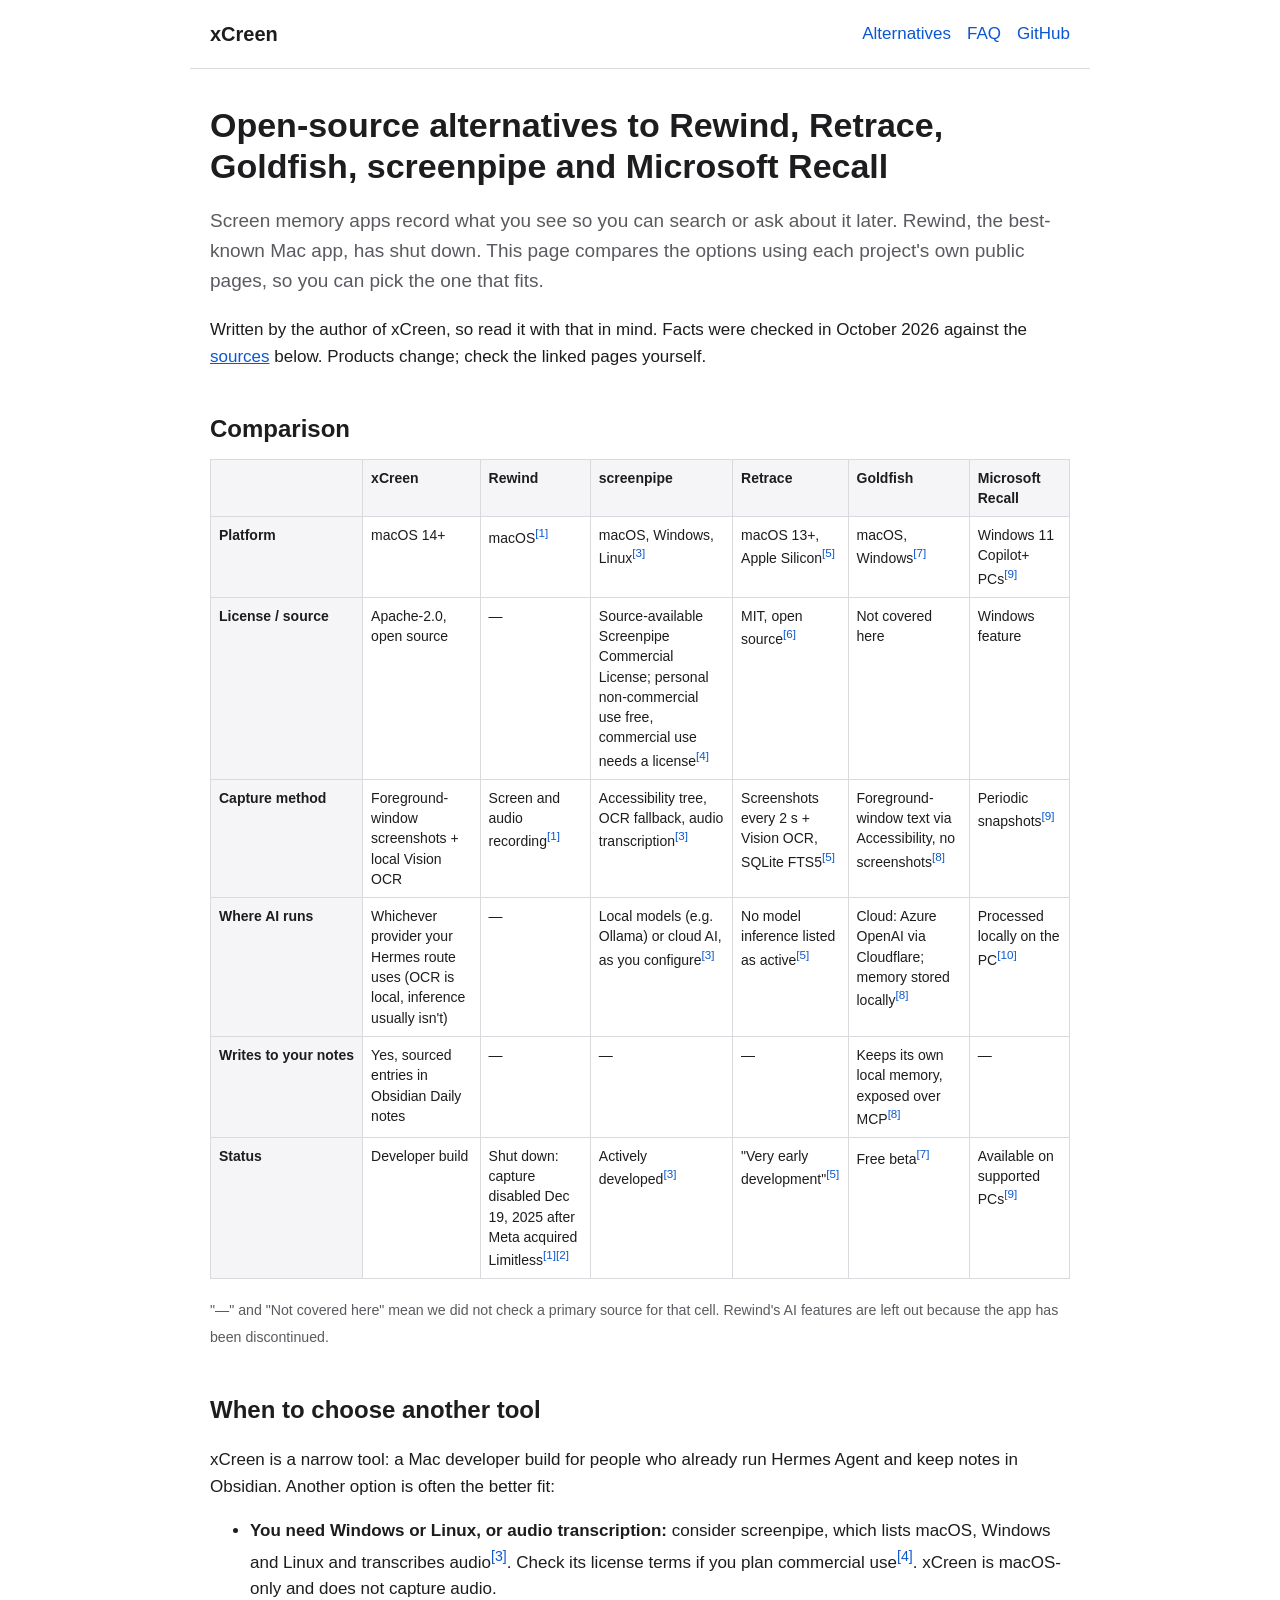
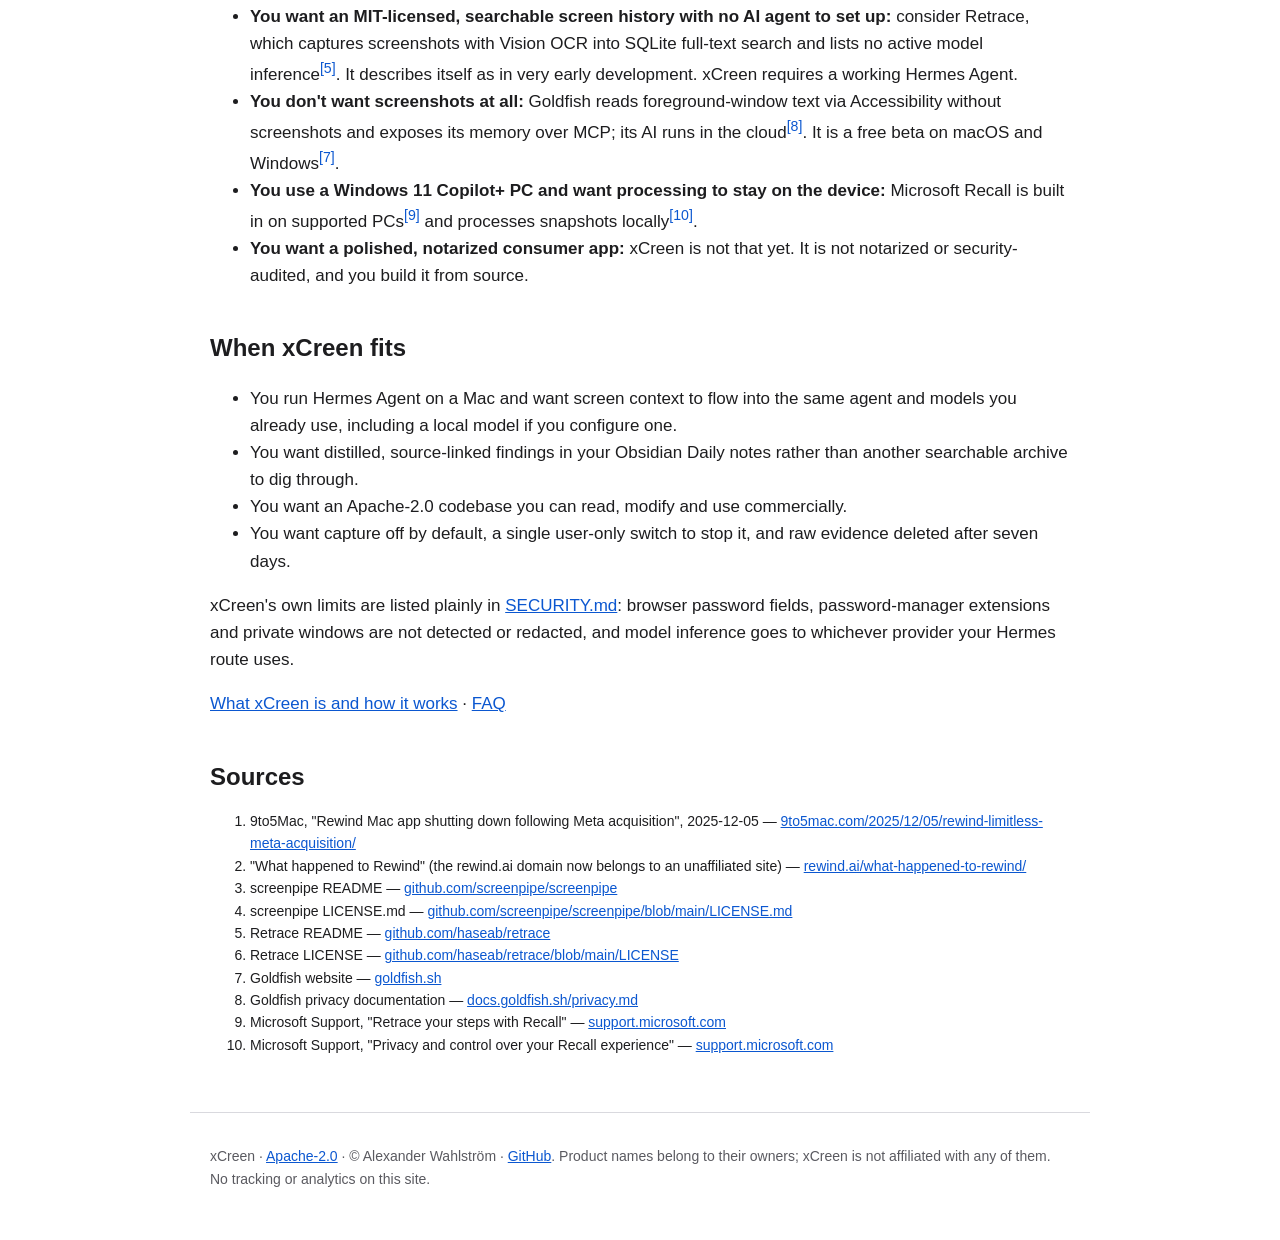
==== site/alternatives/index.html @ af798907 "feat(site): add static Pages site, sourced alternatives, FAQ and llms.txt" ====
<!doctype html>
<html lang="en">
<head>
<meta charset="utf-8">
<meta name="viewport" content="width=device-width,initial-scale=1">
<title>Open-source alternatives to Rewind, Retrace, Goldfish, screenpipe and Microsoft Recall — xCreen</title>
<meta name="description" content="Sourced comparison of screen memory apps: xCreen, Rewind (shut down), screenpipe, Retrace, Goldfish and Microsoft Recall, and when to choose each.">
<link rel="canonical" href="https://al-ex-w.github.io/xCreen/alternatives/">
<link rel="icon" href="../favicon.svg" type="image/svg+xml">
<link rel="stylesheet" href="../style.css">
<meta property="og:type" content="article">
<meta property="og:site_name" content="xCreen">
<meta property="og:title" content="Open-source alternatives to Rewind, Retrace, Goldfish, screenpipe and Microsoft Recall">
<meta property="og:description" content="Sourced comparison of screen memory apps, with honest advice on when to choose another tool.">
<meta property="og:url" content="https://al-ex-w.github.io/xCreen/alternatives/">
<meta property="og:image" content="https://al-ex-w.github.io/xCreen/assets/social-preview.png">
<meta property="og:image:width" content="1280">
<meta property="og:image:height" content="640">
<meta property="og:image:alt" content="xCreen: open-source screen memory for macOS">
<meta name="twitter:card" content="summary_large_image">
<meta name="twitter:title" content="Open-source alternatives to Rewind, Retrace, Goldfish, screenpipe and Microsoft Recall">
<meta name="twitter:description" content="Sourced comparison of screen memory apps, with honest advice on when to choose another tool.">
<meta name="twitter:image" content="https://al-ex-w.github.io/xCreen/assets/social-preview.png">
<script type="application/ld+json">
{
  "@context": "https://schema.org",
  "@graph": [
    {
      "@type": "Article",
      "@id": "https://al-ex-w.github.io/xCreen/alternatives/#article",
      "headline": "Open-source alternatives to Rewind, Retrace, Goldfish, screenpipe and Microsoft Recall",
      "description": "A sourced comparison of screen memory apps and when to choose each one.",
      "url": "https://al-ex-w.github.io/xCreen/alternatives/",
      "mainEntityOfPage": "https://al-ex-w.github.io/xCreen/alternatives/",
      "datePublished": "2026-10-17",
      "dateModified": "2026-10-17",
      "inLanguage": "en",
      "image": "https://al-ex-w.github.io/xCreen/assets/social-preview.png",
      "author": {"@type": "Person", "name": "Alexander Wahlström", "url": "https://github.com/Al-ex-W"},
      "about": {"@id": "https://al-ex-w.github.io/xCreen/alternatives/#list"},
      "citation": [
        "https://9to5mac.com/2025/12/05/rewind-limitless-meta-acquisition/",
        "https://rewind.ai/what-happened-to-rewind/",
        "https://github.com/screenpipe/screenpipe",
        "https://github.com/screenpipe/screenpipe/blob/main/LICENSE.md",
        "https://github.com/haseab/retrace",
        "https://github.com/haseab/retrace/blob/main/LICENSE",
        "https://goldfish.sh",
        "https://docs.goldfish.sh/privacy.md",
        "https://support.microsoft.com/en-us/windows/retrace-your-steps-with-recall-aa03f8a0-a78b-4b3e-b0a1-2eb8ac48701c",
        "https://support.microsoft.com/en-us/windows/privacy-and-control-over-your-recall-experience-d404f672-7647-41e5-886c-a3c59680af15"
      ]
    },
    {
      "@type": "ItemList",
      "@id": "https://al-ex-w.github.io/xCreen/alternatives/#list",
      "name": "Screen memory apps compared",
      "numberOfItems": 6,
      "itemListElement": [
        {"@type": "ListItem", "position": 1, "name": "xCreen", "url": "https://github.com/Al-ex-W/xCreen"},
        {"@type": "ListItem", "position": 2, "name": "screenpipe", "url": "https://github.com/screenpipe/screenpipe"},
        {"@type": "ListItem", "position": 3, "name": "Retrace", "url": "https://github.com/haseab/retrace"},
        {"@type": "ListItem", "position": 4, "name": "Goldfish", "url": "https://goldfish.sh"},
        {"@type": "ListItem", "position": 5, "name": "Microsoft Recall", "url": "https://support.microsoft.com/en-us/windows/retrace-your-steps-with-recall-aa03f8a0-a78b-4b3e-b0a1-2eb8ac48701c"},
        {"@type": "ListItem", "position": 6, "name": "Rewind (discontinued)", "url": "https://9to5mac.com/2025/12/05/rewind-limitless-meta-acquisition/"}
      ]
    }
  ]
}
</script>
</head>
<body>
<header>
  <a class="brand" href="../">xCreen</a>
  <nav><a href="./">Alternatives</a><a href="../faq/">FAQ</a><a href="https://github.com/Al-ex-W/xCreen">GitHub</a></nav>
</header>
<main>
<h1>Open-source alternatives to Rewind, Retrace, Goldfish, screenpipe and Microsoft Recall</h1>
<p class="lead">Screen memory apps record what you see so you can search or ask about it later. Rewind, the best-known Mac app, has shut down. This page compares the options using each project's own public pages, so you can pick the one that fits.</p>
<p>Written by the author of xCreen, so read it with that in mind. Facts were checked in October 2026 against the <a href="#sources">sources</a> below. Products change; check the linked pages yourself.</p>

<h2 id="comparison">Comparison</h2>
<div class="table-wrap">
<table>
<thead>
<tr><th scope="col"></th><th scope="col">xCreen</th><th scope="col">Rewind</th><th scope="col">screenpipe</th><th scope="col">Retrace</th><th scope="col">Goldfish</th><th scope="col">Microsoft Recall</th></tr>
</thead>
<tbody>
<tr><th scope="row">Platform</th><td>macOS 14+</td><td>macOS<sup><a href="#rw1">[1]</a></sup></td><td>macOS, Windows, Linux<sup><a href="#sp1">[3]</a></sup></td><td>macOS 13+, Apple Silicon<sup><a href="#rt1">[5]</a></sup></td><td>macOS, Windows<sup><a href="#gf1">[7]</a></sup></td><td>Windows 11 Copilot+ PCs<sup><a href="#ms1">[9]</a></sup></td></tr>
<tr><th scope="row">License / source</th><td>Apache-2.0, open source</td><td>—</td><td>Source-available Screenpipe Commercial License; personal non-commercial use free, commercial use needs a license<sup><a href="#sp2">[4]</a></sup></td><td>MIT, open source<sup><a href="#rt2">[6]</a></sup></td><td>Not covered here</td><td>Windows feature</td></tr>
<tr><th scope="row">Capture method</th><td>Foreground-window screenshots + local Vision OCR</td><td>Screen and audio recording<sup><a href="#rw1">[1]</a></sup></td><td>Accessibility tree, OCR fallback, audio transcription<sup><a href="#sp1">[3]</a></sup></td><td>Screenshots every 2 s + Vision OCR, SQLite FTS5<sup><a href="#rt1">[5]</a></sup></td><td>Foreground-window text via Accessibility, no screenshots<sup><a href="#gf2">[8]</a></sup></td><td>Periodic snapshots<sup><a href="#ms1">[9]</a></sup></td></tr>
<tr><th scope="row">Where AI runs</th><td>Whichever provider your Hermes route uses (OCR is local, inference usually isn't)</td><td>—</td><td>Local models (e.g. Ollama) or cloud AI, as you configure<sup><a href="#sp1">[3]</a></sup></td><td>No model inference listed as active<sup><a href="#rt1">[5]</a></sup></td><td>Cloud: Azure OpenAI via Cloudflare; memory stored locally<sup><a href="#gf2">[8]</a></sup></td><td>Processed locally on the PC<sup><a href="#ms2">[10]</a></sup></td></tr>
<tr><th scope="row">Writes to your notes</th><td>Yes, sourced entries in Obsidian Daily notes</td><td>—</td><td>—</td><td>—</td><td>Keeps its own local memory, exposed over MCP<sup><a href="#gf2">[8]</a></sup></td><td>—</td></tr>
<tr><th scope="row">Status</th><td>Developer build</td><td>Shut down: capture disabled Dec 19, 2025 after Meta acquired Limitless<sup><a href="#rw1">[1]</a><a href="#rw2">[2]</a></sup></td><td>Actively developed<sup><a href="#sp1">[3]</a></sup></td><td>"Very early development"<sup><a href="#rt1">[5]</a></sup></td><td>Free beta<sup><a href="#gf1">[7]</a></sup></td><td>Available on supported PCs<sup><a href="#ms1">[9]</a></sup></td></tr>
</tbody>
</table>
</div>
<p><small>"—" and "Not covered here" mean we did not check a primary source for that cell. Rewind's AI features are left out because the app has been discontinued.</small></p>

<h2 id="when-to-choose-another-tool">When to choose another tool</h2>
<p>xCreen is a narrow tool: a Mac developer build for people who already run Hermes Agent and keep notes in Obsidian. Another option is often the better fit:</p>
<ul>
  <li><strong>You need Windows or Linux, or audio transcription:</strong> consider screenpipe, which lists macOS, Windows and Linux and transcribes audio<sup><a href="#sp1">[3]</a></sup>. Check its license terms if you plan commercial use<sup><a href="#sp2">[4]</a></sup>. xCreen is macOS-only and does not capture audio.</li>
  <li><strong>You want an MIT-licensed, searchable screen history with no AI agent to set up:</strong> consider Retrace, which captures screenshots with Vision OCR into SQLite full-text search and lists no active model inference<sup><a href="#rt1">[5]</a></sup>. It describes itself as in very early development. xCreen requires a working Hermes Agent.</li>
  <li><strong>You don't want screenshots at all:</strong> Goldfish reads foreground-window text via Accessibility without screenshots and exposes its memory over MCP; its AI runs in the cloud<sup><a href="#gf2">[8]</a></sup>. It is a free beta on macOS and Windows<sup><a href="#gf1">[7]</a></sup>.</li>
  <li><strong>You use a Windows 11 Copilot+ PC and want processing to stay on the device:</strong> Microsoft Recall is built in on supported PCs<sup><a href="#ms1">[9]</a></sup> and processes snapshots locally<sup><a href="#ms2">[10]</a></sup>.</li>
  <li><strong>You want a polished, notarized consumer app:</strong> xCreen is not that yet. It is not notarized or security-audited, and you build it from source.</li>
</ul>

<h2 id="when-xcreen-fits">When xCreen fits</h2>
<ul>
  <li>You run Hermes Agent on a Mac and want screen context to flow into the same agent and models you already use, including a local model if you configure one.</li>
  <li>You want distilled, source-linked findings in your Obsidian Daily notes rather than another searchable archive to dig through.</li>
  <li>You want an Apache-2.0 codebase you can read, modify and use commercially.</li>
  <li>You want capture off by default, a single user-only switch to stop it, and raw evidence deleted after seven days.</li>
</ul>
<p>xCreen's own limits are listed plainly in <a href="https://github.com/Al-ex-W/xCreen/blob/main/SECURITY.md">SECURITY.md</a>: browser password fields, password-manager extensions and private windows are not detected or redacted, and model inference goes to whichever provider your Hermes route uses.</p>
<p><a href="../">What xCreen is and how it works</a> · <a href="../faq/">FAQ</a></p>

<h2 id="sources">Sources</h2>
<ol class="sources">
  <li id="rw1">9to5Mac, "Rewind Mac app shutting down following Meta acquisition", 2025-12-05 — <a href="https://9to5mac.com/2025/12/05/rewind-limitless-meta-acquisition/">9to5mac.com/2025/12/05/rewind-limitless-meta-acquisition/</a></li>
  <li id="rw2">"What happened to Rewind" (the rewind.ai domain now belongs to an unaffiliated site) — <a href="https://rewind.ai/what-happened-to-rewind/">rewind.ai/what-happened-to-rewind/</a></li>
  <li id="sp1">screenpipe README — <a href="https://github.com/screenpipe/screenpipe">github.com/screenpipe/screenpipe</a></li>
  <li id="sp2">screenpipe LICENSE.md — <a href="https://github.com/screenpipe/screenpipe/blob/main/LICENSE.md">github.com/screenpipe/screenpipe/blob/main/LICENSE.md</a></li>
  <li id="rt1">Retrace README — <a href="https://github.com/haseab/retrace">github.com/haseab/retrace</a></li>
  <li id="rt2">Retrace LICENSE — <a href="https://github.com/haseab/retrace/blob/main/LICENSE">github.com/haseab/retrace/blob/main/LICENSE</a></li>
  <li id="gf1">Goldfish website — <a href="https://goldfish.sh">goldfish.sh</a></li>
  <li id="gf2">Goldfish privacy documentation — <a href="https://docs.goldfish.sh/privacy.md">docs.goldfish.sh/privacy.md</a></li>
  <li id="ms1">Microsoft Support, "Retrace your steps with Recall" — <a href="https://support.microsoft.com/en-us/windows/retrace-your-steps-with-recall-aa03f8a0-a78b-4b3e-b0a1-2eb8ac48701c">support.microsoft.com</a></li>
  <li id="ms2">Microsoft Support, "Privacy and control over your Recall experience" — <a href="https://support.microsoft.com/en-us/windows/privacy-and-control-over-your-recall-experience-d404f672-7647-41e5-886c-a3c59680af15">support.microsoft.com</a></li>
</ol>
</main>
<footer>
  <p>xCreen · <a href="https://github.com/Al-ex-W/xCreen/blob/main/LICENSE">Apache-2.0</a> · © Alexander Wahlström · <a href="https://github.com/Al-ex-W/xCreen">GitHub</a>. Product names belong to their owners; xCreen is not affiliated with any of them. No tracking or analytics on this site.</p>
</footer>
</body>
</html>
---- site/style.css ----
:root{--fg:#1d1d1f;--muted:#5a5a60;--bg:#fff;--alt:#f5f5f7;--line:#d9d9de;--link:#0b57d0;--warn:#fff6e0}
@media (prefers-color-scheme:dark){:root{--fg:#ececf0;--muted:#a3a3ab;--bg:#121214;--alt:#1c1c1f;--line:#34343a;--link:#8ab4ff;--warn:#2b2414}}
*{box-sizing:border-box}
html{-webkit-text-size-adjust:100%}
body{margin:0;font:17px/1.6 -apple-system,BlinkMacSystemFont,"Segoe UI",Roboto,Helvetica,Arial,sans-serif;color:var(--fg);background:var(--bg)}
a{color:var(--link)}
header,main,footer{max-width:900px;margin:0 auto;padding:0 20px}
header{display:flex;flex-wrap:wrap;gap:8px 20px;align-items:center;padding-top:18px;padding-bottom:18px;border-bottom:1px solid var(--line)}
header .brand{font-weight:700;font-size:20px;text-decoration:none;color:var(--fg);margin-right:auto}
header nav a{margin-left:16px;text-decoration:none}
h1{font-size:34px;line-height:1.2;margin:36px 0 12px}
h2{font-size:24px;margin:40px 0 10px}
h3{font-size:19px;margin:24px 0 6px}
.lead{font-size:19px;color:var(--muted)}
.hero{display:grid;grid-template-columns:1fr 260px;gap:32px;align-items:start}
.hero img{width:100%;height:auto;border-radius:12px;border:1px solid var(--line)}
@media (max-width:720px){.hero{grid-template-columns:1fr}.hero img{max-width:300px}}
.note{background:var(--warn);border:1px solid var(--line);border-radius:8px;padding:10px 14px}
.cta a{display:inline-block;margin:6px 10px 6px 0;padding:8px 14px;border:1px solid var(--line);border-radius:8px;text-decoration:none;background:var(--alt)}
pre{background:var(--alt);border:1px solid var(--line);border-radius:8px;padding:12px 14px;overflow-x:auto;font-size:14px;line-height:1.5}
code{font-family:ui-monospace,SFMono-Regular,Menlo,monospace;font-size:.9em}
.table-wrap{overflow-x:auto}
table{border-collapse:collapse;width:100%;font-size:14px;line-height:1.45}
th,td{border:1px solid var(--line);padding:8px;text-align:left;vertical-align:top}
thead th{background:var(--alt)}
tbody th{background:var(--alt);white-space:nowrap}
sup a{text-decoration:none}
small,.muted{color:var(--muted)}
ol.sources{font-size:14px;word-break:break-word}
footer{margin-top:56px;padding-top:18px;padding-bottom:36px;border-top:1px solid var(--line);font-size:14px;color:var(--muted)}
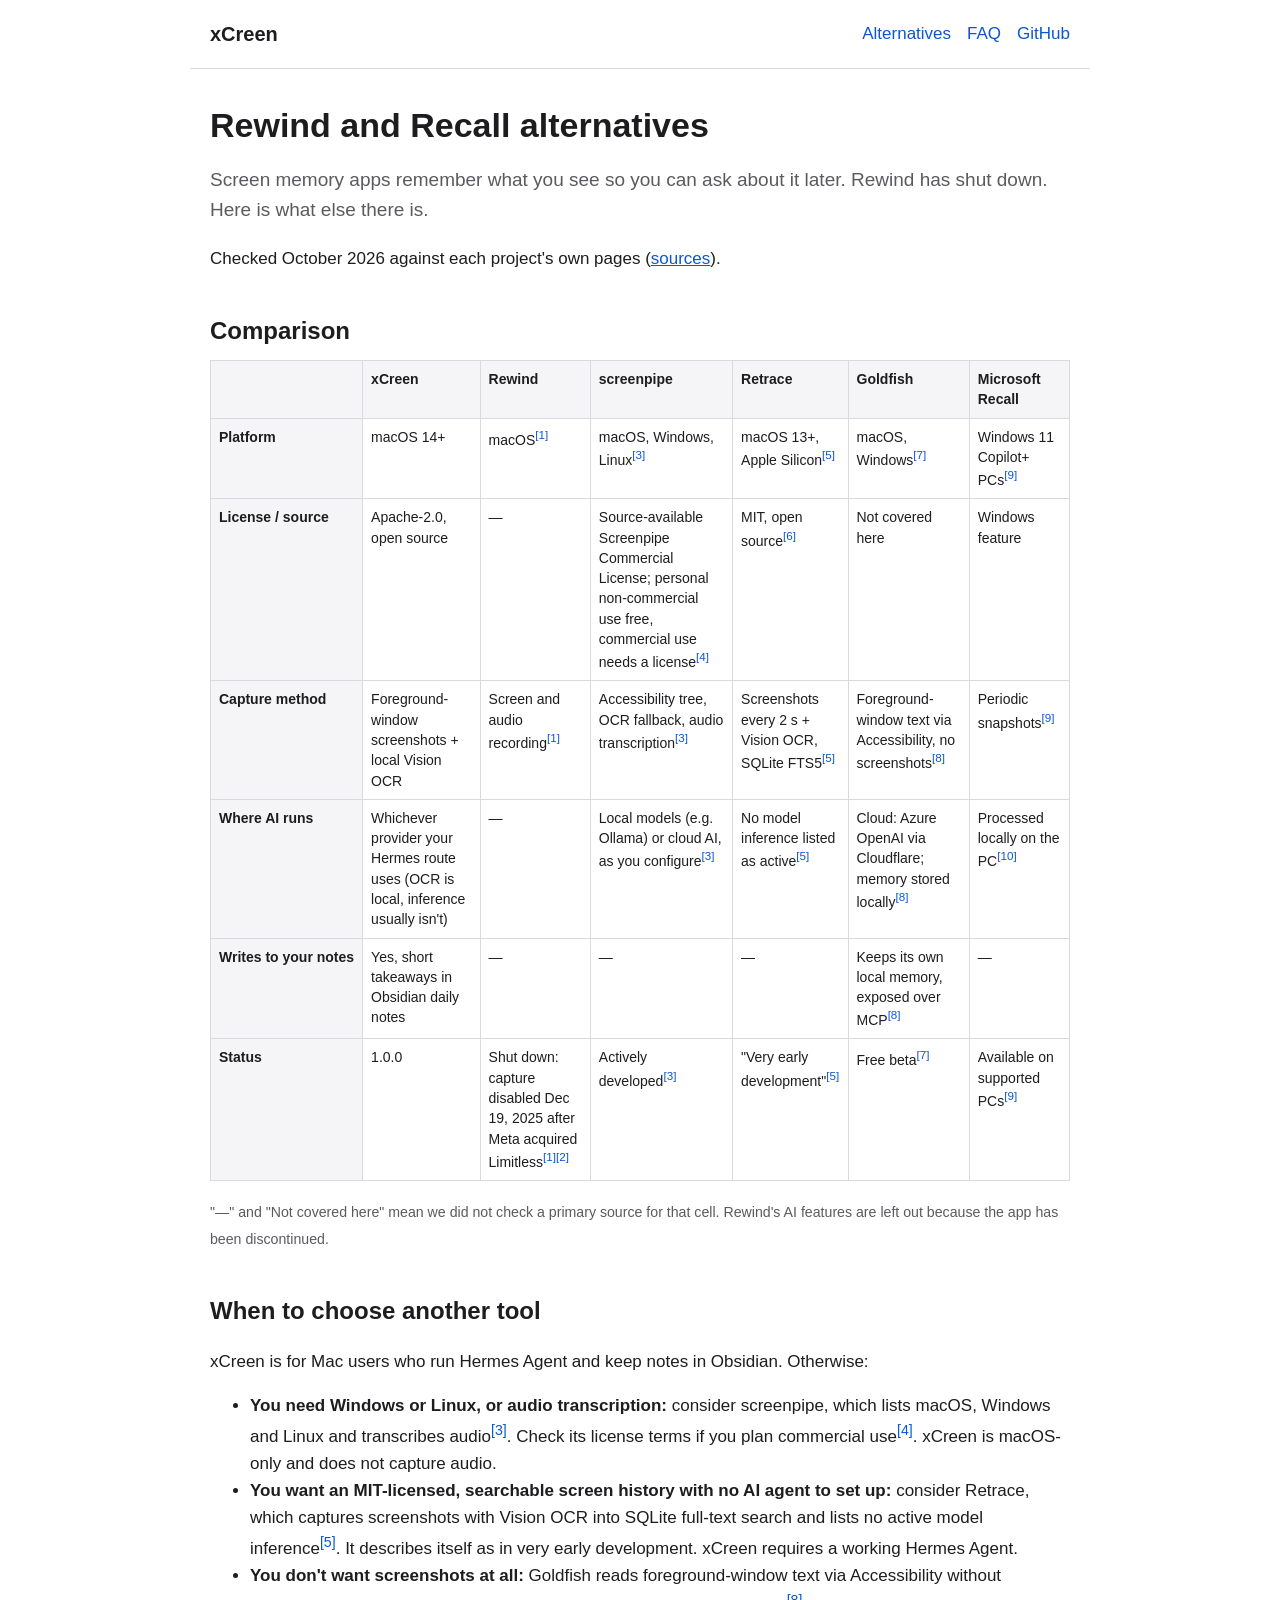
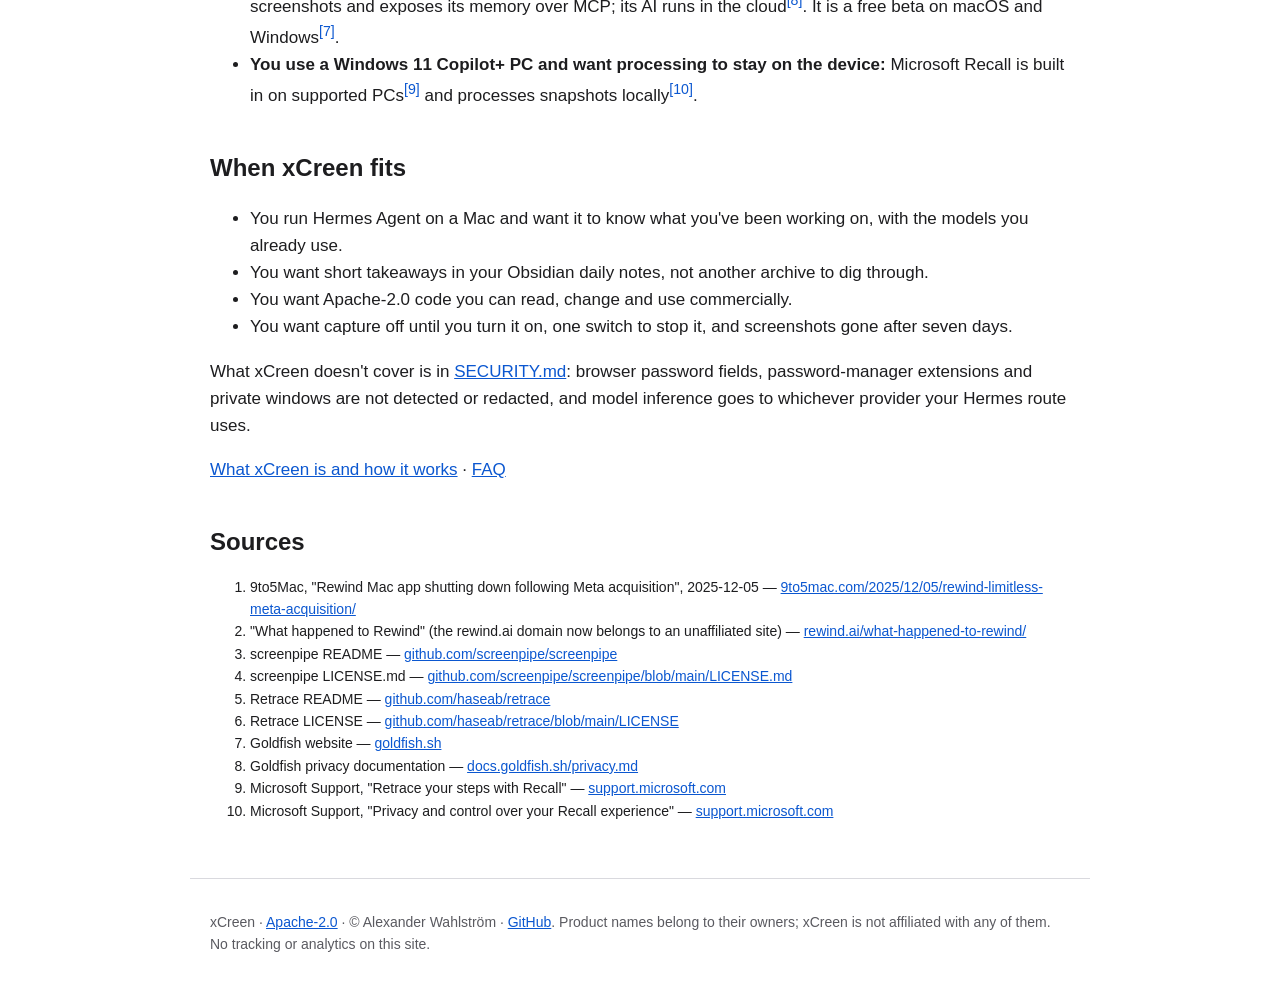
==== commit 716a848b: "site: rewrite copy for 1.0.0, sync FAQ JSON-LD, regenerate llms" ====
--- a/site/alternatives/index.html
+++ b/site/alternatives/index.html
@@ -3,23 +3,23 @@
 <head>
 <meta charset="utf-8">
 <meta name="viewport" content="width=device-width,initial-scale=1">
-<title>Open-source alternatives to Rewind, Retrace, Goldfish, screenpipe and Microsoft Recall — xCreen</title>
-<meta name="description" content="Sourced comparison of screen memory apps: xCreen, Rewind (shut down), screenpipe, Retrace, Goldfish and Microsoft Recall, and when to choose each.">
+<title>Open source Rewind and Recall alternatives: xCreen, screenpipe, Retrace, Goldfish</title>
+<meta name="description" content="Screen memory apps compared: xCreen, Rewind (shut down), screenpipe, Retrace, Goldfish and Microsoft Recall, and when to pick each.">
 <link rel="canonical" href="https://al-ex-w.github.io/xCreen/alternatives/">
 <link rel="icon" href="../favicon.svg" type="image/svg+xml">
 <link rel="stylesheet" href="../style.css">
 <meta property="og:type" content="article">
 <meta property="og:site_name" content="xCreen">
-<meta property="og:title" content="Open-source alternatives to Rewind, Retrace, Goldfish, screenpipe and Microsoft Recall">
-<meta property="og:description" content="Sourced comparison of screen memory apps, with honest advice on when to choose another tool.">
+<meta property="og:title" content="Open source Rewind and Recall alternatives">
+<meta property="og:description" content="Screen memory apps compared: xCreen, Rewind (shut down), screenpipe, Retrace, Goldfish and Microsoft Recall, and when to pick each.">
 <meta property="og:url" content="https://al-ex-w.github.io/xCreen/alternatives/">
 <meta property="og:image" content="https://al-ex-w.github.io/xCreen/assets/social-preview.png">
 <meta property="og:image:width" content="1280">
 <meta property="og:image:height" content="640">
-<meta property="og:image:alt" content="xCreen: open-source screen memory for macOS">
+<meta property="og:image:alt" content="xCreen: screen memory for Hermes on macOS">
 <meta name="twitter:card" content="summary_large_image">
-<meta name="twitter:title" content="Open-source alternatives to Rewind, Retrace, Goldfish, screenpipe and Microsoft Recall">
-<meta name="twitter:description" content="Sourced comparison of screen memory apps, with honest advice on when to choose another tool.">
+<meta name="twitter:title" content="Open source Rewind and Recall alternatives">
+<meta name="twitter:description" content="Screen memory apps compared: xCreen, Rewind (shut down), screenpipe, Retrace, Goldfish and Microsoft Recall, and when to pick each.">
 <meta name="twitter:image" content="https://al-ex-w.github.io/xCreen/assets/social-preview.png">
 <script type="application/ld+json">
 {
@@ -28,12 +28,12 @@
     {
       "@type": "Article",
       "@id": "https://al-ex-w.github.io/xCreen/alternatives/#article",
-      "headline": "Open-source alternatives to Rewind, Retrace, Goldfish, screenpipe and Microsoft Recall",
-      "description": "A sourced comparison of screen memory apps and when to choose each one.",
+      "headline": "Open source Rewind and Recall alternatives",
+      "description": "Screen memory apps compared: xCreen, Rewind (shut down), screenpipe, Retrace, Goldfish and Microsoft Recall, and when to pick each.",
       "url": "https://al-ex-w.github.io/xCreen/alternatives/",
       "mainEntityOfPage": "https://al-ex-w.github.io/xCreen/alternatives/",
       "datePublished": "2026-10-17",
-      "dateModified": "2026-10-17",
+      "dateModified": "2026-10-18",
       "inLanguage": "en",
       "image": "https://al-ex-w.github.io/xCreen/assets/social-preview.png",
       "author": {"@type": "Person", "name": "Alexander Wahlström", "url": "https://github.com/Al-ex-W"},
@@ -75,9 +75,9 @@
   <nav><a href="./">Alternatives</a><a href="../faq/">FAQ</a><a href="https://github.com/Al-ex-W/xCreen">GitHub</a></nav>
 </header>
 <main>
-<h1>Open-source alternatives to Rewind, Retrace, Goldfish, screenpipe and Microsoft Recall</h1>
-<p class="lead">Screen memory apps record what you see so you can search or ask about it later. Rewind, the best-known Mac app, has shut down. This page compares the options using each project's own public pages, so you can pick the one that fits.</p>
-<p>Written by the author of xCreen, so read it with that in mind. Facts were checked in October 2026 against the <a href="#sources">sources</a> below. Products change; check the linked pages yourself.</p>
+<h1>Rewind and Recall alternatives</h1>
+<p class="lead">Screen memory apps remember what you see so you can ask about it later. Rewind has shut down. Here is what else there is.</p>
+<p>Checked October 2026 against each project's own pages (<a href="#sources">sources</a>).</p>
 
 <h2 id="comparison">Comparison</h2>
 <div class="table-wrap">
@@ -90,31 +90,30 @@
 <tr><th scope="row">License / source</th><td>Apache-2.0, open source</td><td>—</td><td>Source-available Screenpipe Commercial License; personal non-commercial use free, commercial use needs a license<sup><a href="#sp2">[4]</a></sup></td><td>MIT, open source<sup><a href="#rt2">[6]</a></sup></td><td>Not covered here</td><td>Windows feature</td></tr>
 <tr><th scope="row">Capture method</th><td>Foreground-window screenshots + local Vision OCR</td><td>Screen and audio recording<sup><a href="#rw1">[1]</a></sup></td><td>Accessibility tree, OCR fallback, audio transcription<sup><a href="#sp1">[3]</a></sup></td><td>Screenshots every 2 s + Vision OCR, SQLite FTS5<sup><a href="#rt1">[5]</a></sup></td><td>Foreground-window text via Accessibility, no screenshots<sup><a href="#gf2">[8]</a></sup></td><td>Periodic snapshots<sup><a href="#ms1">[9]</a></sup></td></tr>
 <tr><th scope="row">Where AI runs</th><td>Whichever provider your Hermes route uses (OCR is local, inference usually isn't)</td><td>—</td><td>Local models (e.g. Ollama) or cloud AI, as you configure<sup><a href="#sp1">[3]</a></sup></td><td>No model inference listed as active<sup><a href="#rt1">[5]</a></sup></td><td>Cloud: Azure OpenAI via Cloudflare; memory stored locally<sup><a href="#gf2">[8]</a></sup></td><td>Processed locally on the PC<sup><a href="#ms2">[10]</a></sup></td></tr>
-<tr><th scope="row">Writes to your notes</th><td>Yes, sourced entries in Obsidian Daily notes</td><td>—</td><td>—</td><td>—</td><td>Keeps its own local memory, exposed over MCP<sup><a href="#gf2">[8]</a></sup></td><td>—</td></tr>
-<tr><th scope="row">Status</th><td>Developer build</td><td>Shut down: capture disabled Dec 19, 2025 after Meta acquired Limitless<sup><a href="#rw1">[1]</a><a href="#rw2">[2]</a></sup></td><td>Actively developed<sup><a href="#sp1">[3]</a></sup></td><td>"Very early development"<sup><a href="#rt1">[5]</a></sup></td><td>Free beta<sup><a href="#gf1">[7]</a></sup></td><td>Available on supported PCs<sup><a href="#ms1">[9]</a></sup></td></tr>
+<tr><th scope="row">Writes to your notes</th><td>Yes, short takeaways in Obsidian daily notes</td><td>—</td><td>—</td><td>—</td><td>Keeps its own local memory, exposed over MCP<sup><a href="#gf2">[8]</a></sup></td><td>—</td></tr>
+<tr><th scope="row">Status</th><td>1.0.0</td><td>Shut down: capture disabled Dec 19, 2025 after Meta acquired Limitless<sup><a href="#rw1">[1]</a><a href="#rw2">[2]</a></sup></td><td>Actively developed<sup><a href="#sp1">[3]</a></sup></td><td>"Very early development"<sup><a href="#rt1">[5]</a></sup></td><td>Free beta<sup><a href="#gf1">[7]</a></sup></td><td>Available on supported PCs<sup><a href="#ms1">[9]</a></sup></td></tr>
 </tbody>
 </table>
 </div>
 <p><small>"—" and "Not covered here" mean we did not check a primary source for that cell. Rewind's AI features are left out because the app has been discontinued.</small></p>
 
 <h2 id="when-to-choose-another-tool">When to choose another tool</h2>
-<p>xCreen is a narrow tool: a Mac developer build for people who already run Hermes Agent and keep notes in Obsidian. Another option is often the better fit:</p>
+<p>xCreen is for Mac users who run Hermes Agent and keep notes in Obsidian. Otherwise:</p>
 <ul>
   <li><strong>You need Windows or Linux, or audio transcription:</strong> consider screenpipe, which lists macOS, Windows and Linux and transcribes audio<sup><a href="#sp1">[3]</a></sup>. Check its license terms if you plan commercial use<sup><a href="#sp2">[4]</a></sup>. xCreen is macOS-only and does not capture audio.</li>
   <li><strong>You want an MIT-licensed, searchable screen history with no AI agent to set up:</strong> consider Retrace, which captures screenshots with Vision OCR into SQLite full-text search and lists no active model inference<sup><a href="#rt1">[5]</a></sup>. It describes itself as in very early development. xCreen requires a working Hermes Agent.</li>
   <li><strong>You don't want screenshots at all:</strong> Goldfish reads foreground-window text via Accessibility without screenshots and exposes its memory over MCP; its AI runs in the cloud<sup><a href="#gf2">[8]</a></sup>. It is a free beta on macOS and Windows<sup><a href="#gf1">[7]</a></sup>.</li>
   <li><strong>You use a Windows 11 Copilot+ PC and want processing to stay on the device:</strong> Microsoft Recall is built in on supported PCs<sup><a href="#ms1">[9]</a></sup> and processes snapshots locally<sup><a href="#ms2">[10]</a></sup>.</li>
-  <li><strong>You want a polished, notarized consumer app:</strong> xCreen is not that yet. It is not notarized or security-audited, and you build it from source.</li>
 </ul>
 
 <h2 id="when-xcreen-fits">When xCreen fits</h2>
 <ul>
-  <li>You run Hermes Agent on a Mac and want screen context to flow into the same agent and models you already use, including a local model if you configure one.</li>
-  <li>You want distilled, source-linked findings in your Obsidian Daily notes rather than another searchable archive to dig through.</li>
-  <li>You want an Apache-2.0 codebase you can read, modify and use commercially.</li>
-  <li>You want capture off by default, a single user-only switch to stop it, and raw evidence deleted after seven days.</li>
+  <li>You run Hermes Agent on a Mac and want it to know what you've been working on, with the models you already use.</li>
+  <li>You want short takeaways in your Obsidian daily notes, not another archive to dig through.</li>
+  <li>You want Apache-2.0 code you can read, change and use commercially.</li>
+  <li>You want capture off until you turn it on, one switch to stop it, and screenshots gone after seven days.</li>
 </ul>
-<p>xCreen's own limits are listed plainly in <a href="https://github.com/Al-ex-W/xCreen/blob/main/SECURITY.md">SECURITY.md</a>: browser password fields, password-manager extensions and private windows are not detected or redacted, and model inference goes to whichever provider your Hermes route uses.</p>
+<p>What xCreen doesn't cover is in <a href="https://github.com/Al-ex-W/xCreen/blob/main/SECURITY.md">SECURITY.md</a>: browser password fields, password-manager extensions and private windows are not detected or redacted, and model inference goes to whichever provider your Hermes route uses.</p>
 <p><a href="../">What xCreen is and how it works</a> · <a href="../faq/">FAQ</a></p>
 
 <h2 id="sources">Sources</h2>
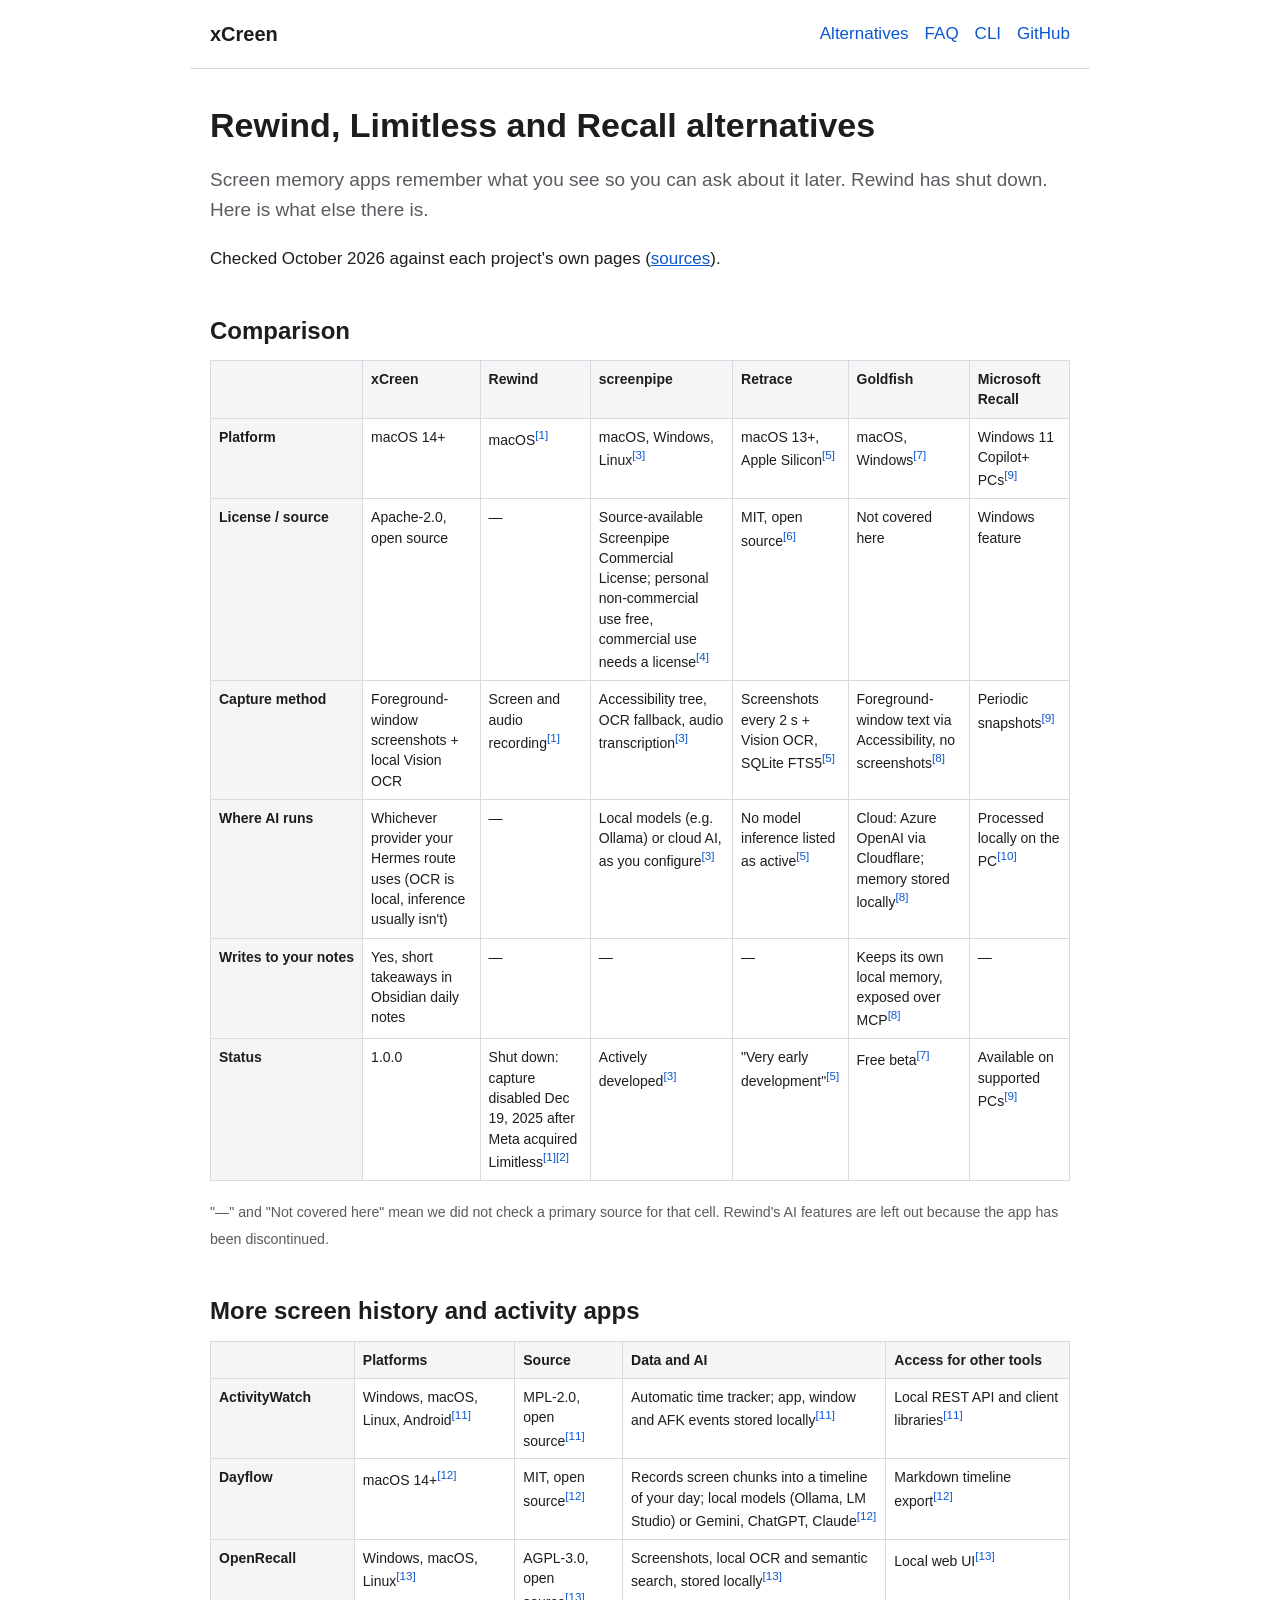
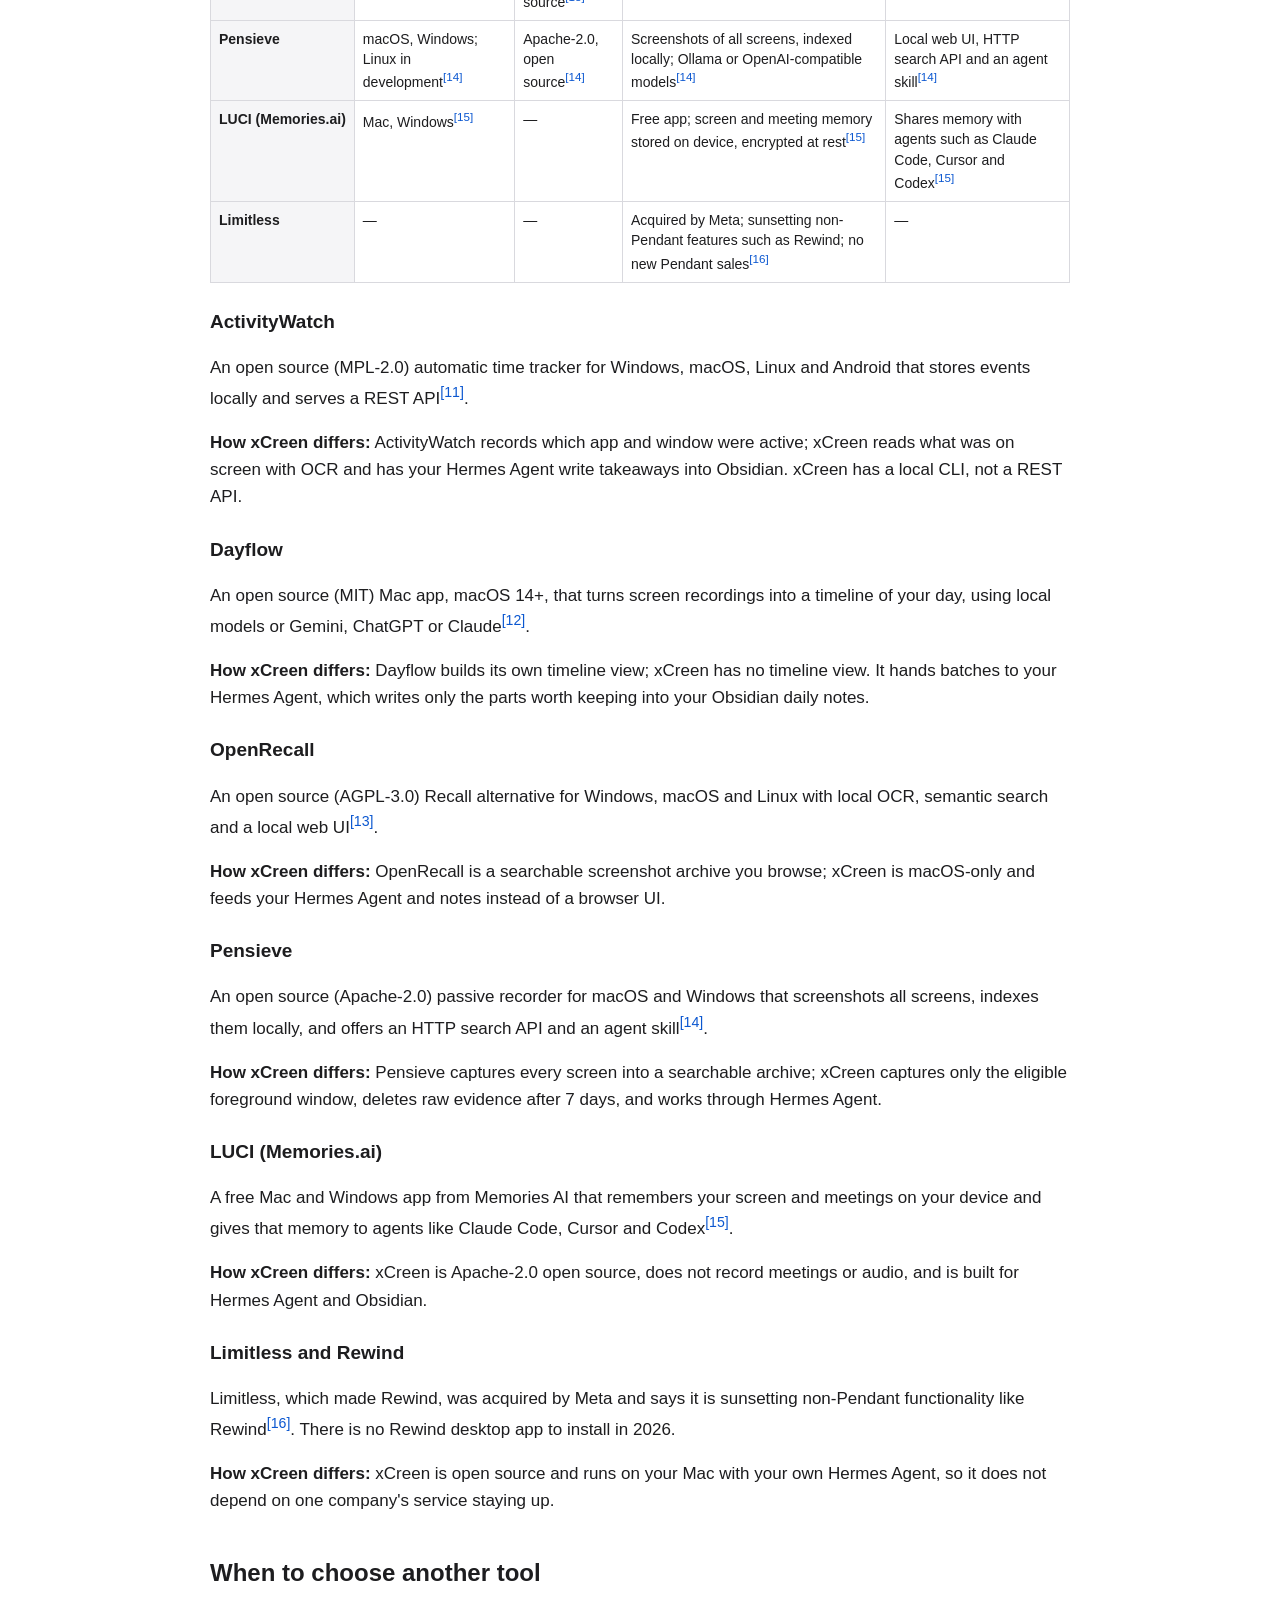
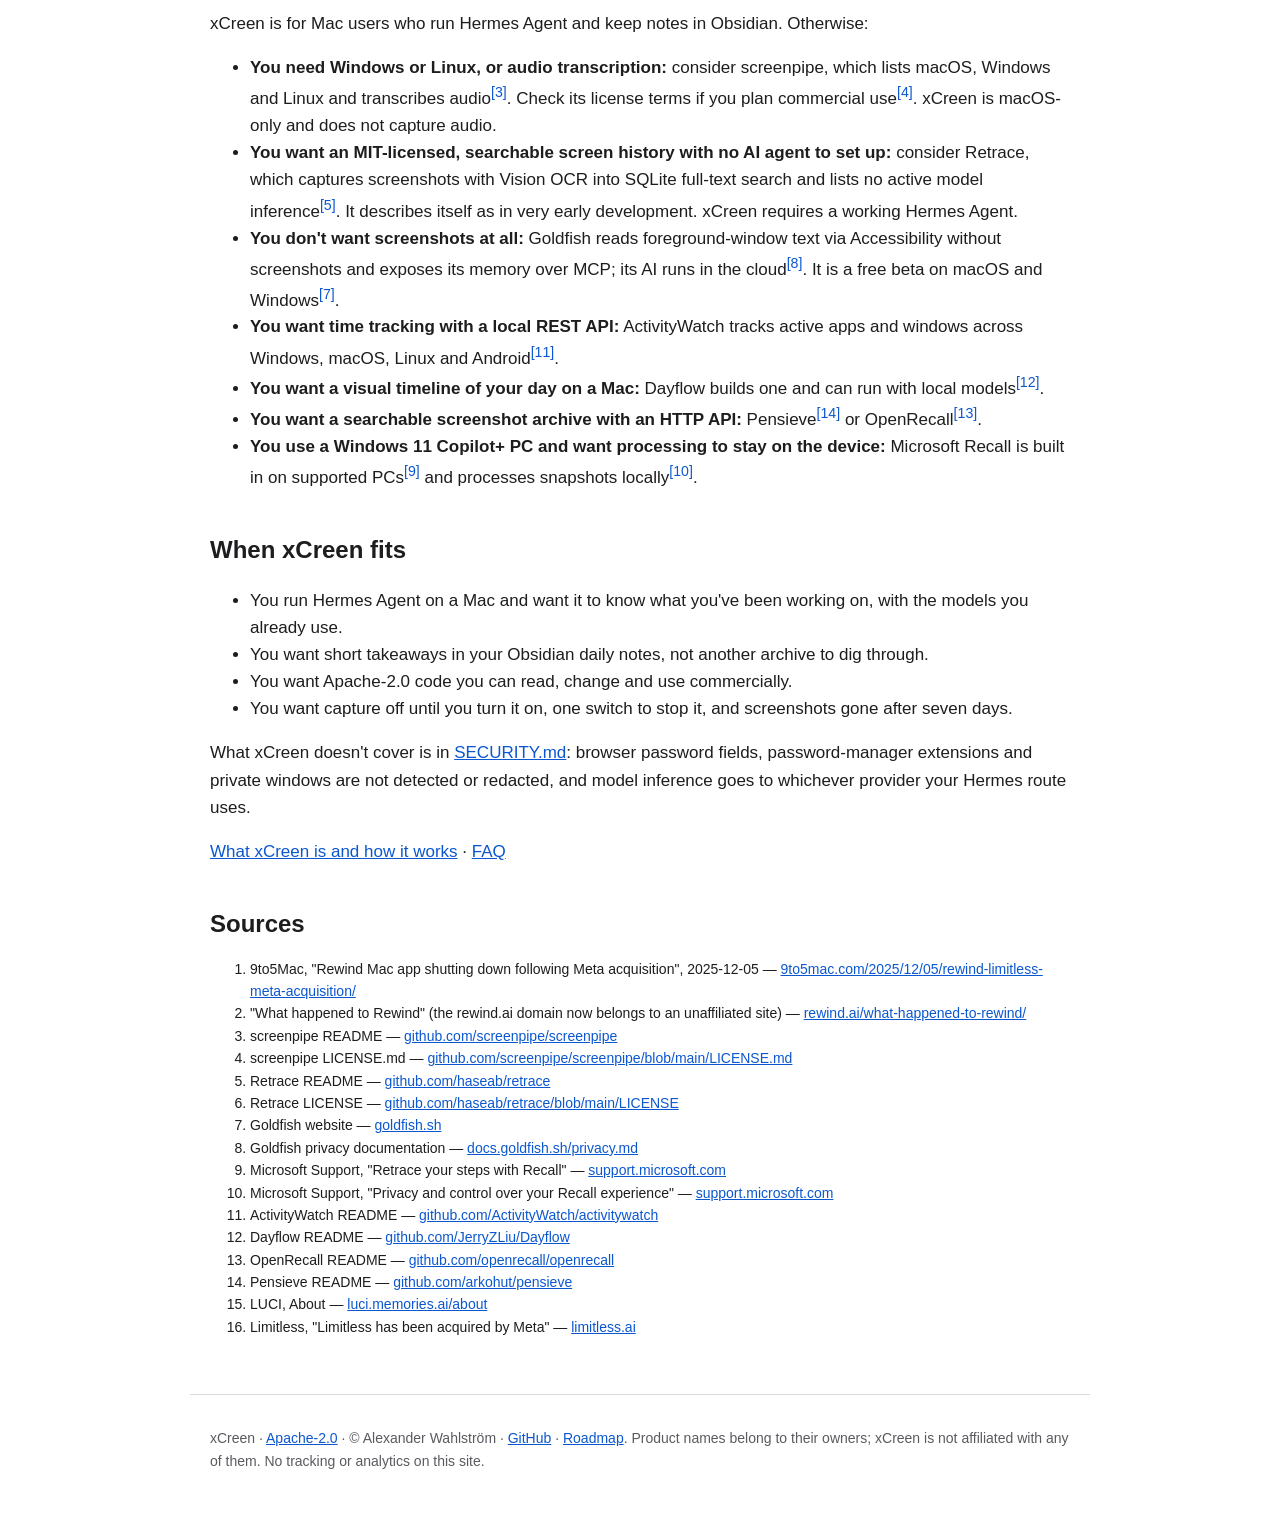
==== commit 1a7bbec8: "site: compare ActivityWatch, Dayflow, OpenRecall, Pensieve, LUCI, Limitless; FAQ on CLI, MCP plans, " ====
--- a/site/alternatives/index.html
+++ b/site/alternatives/index.html
@@ -3,15 +3,15 @@
 <head>
 <meta charset="utf-8">
 <meta name="viewport" content="width=device-width,initial-scale=1">
-<title>Open source Rewind and Recall alternatives: xCreen, screenpipe, Retrace, Goldfish</title>
-<meta name="description" content="Screen memory apps compared: xCreen, Rewind (shut down), screenpipe, Retrace, Goldfish and Microsoft Recall, and when to pick each.">
+<title>Rewind, Limitless and Recall alternatives for Mac: xCreen, screenpipe, Retrace, Dayflow, OpenRecall, Pensieve</title>
+<meta name="description" content="Screen memory and screen history apps for Mac compared: xCreen, Rewind and Limitless, screenpipe, Retrace, Goldfish, Microsoft Recall, ActivityWatch, Dayflow, OpenRecall, Pensieve and LUCI.">
 <link rel="canonical" href="https://al-ex-w.github.io/xCreen/alternatives/">
 <link rel="icon" href="../favicon.svg" type="image/svg+xml">
 <link rel="stylesheet" href="../style.css">
 <meta property="og:type" content="article">
 <meta property="og:site_name" content="xCreen">
 <meta property="og:title" content="Open source Rewind and Recall alternatives">
-<meta property="og:description" content="Screen memory apps compared: xCreen, Rewind (shut down), screenpipe, Retrace, Goldfish and Microsoft Recall, and when to pick each.">
+<meta property="og:description" content="Screen memory and screen history apps for Mac compared: xCreen, Rewind and Limitless, screenpipe, Retrace, Goldfish, Microsoft Recall, ActivityWatch, Dayflow, OpenRecall, Pensieve and LUCI.">
 <meta property="og:url" content="https://al-ex-w.github.io/xCreen/alternatives/">
 <meta property="og:image" content="https://al-ex-w.github.io/xCreen/assets/social-preview.png">
 <meta property="og:image:width" content="1280">
@@ -19,7 +19,7 @@
 <meta property="og:image:alt" content="xCreen: screen memory for Hermes on macOS">
 <meta name="twitter:card" content="summary_large_image">
 <meta name="twitter:title" content="Open source Rewind and Recall alternatives">
-<meta name="twitter:description" content="Screen memory apps compared: xCreen, Rewind (shut down), screenpipe, Retrace, Goldfish and Microsoft Recall, and when to pick each.">
+<meta name="twitter:description" content="Screen memory and screen history apps for Mac compared: xCreen, Rewind and Limitless, screenpipe, Retrace, Goldfish, Microsoft Recall, ActivityWatch, Dayflow, OpenRecall, Pensieve and LUCI.">
 <meta name="twitter:image" content="https://al-ex-w.github.io/xCreen/assets/social-preview.png">
 <script type="application/ld+json">
 {
@@ -29,7 +29,7 @@
       "@type": "Article",
       "@id": "https://al-ex-w.github.io/xCreen/alternatives/#article",
       "headline": "Open source Rewind and Recall alternatives",
-      "description": "Screen memory apps compared: xCreen, Rewind (shut down), screenpipe, Retrace, Goldfish and Microsoft Recall, and when to pick each.",
+      "description": "Screen memory and screen history apps for Mac compared: xCreen, Rewind and Limitless, screenpipe, Retrace, Goldfish, Microsoft Recall, ActivityWatch, Dayflow, OpenRecall, Pensieve and LUCI.",
       "url": "https://al-ex-w.github.io/xCreen/alternatives/",
       "mainEntityOfPage": "https://al-ex-w.github.io/xCreen/alternatives/",
       "datePublished": "2026-10-17",
@@ -48,21 +48,33 @@
         "https://goldfish.sh",
         "https://docs.goldfish.sh/privacy.md",
         "https://support.microsoft.com/en-us/windows/retrace-your-steps-with-recall-aa03f8a0-a78b-4b3e-b0a1-2eb8ac48701c",
-        "https://support.microsoft.com/en-us/windows/privacy-and-control-over-your-recall-experience-d404f672-7647-41e5-886c-a3c59680af15"
+        "https://support.microsoft.com/en-us/windows/privacy-and-control-over-your-recall-experience-d404f672-7647-41e5-886c-a3c59680af15",
+        "https://www.limitless.ai/",
+        "https://github.com/ActivityWatch/activitywatch",
+        "https://github.com/JerryZLiu/Dayflow",
+        "https://github.com/openrecall/openrecall",
+        "https://github.com/arkohut/pensieve",
+        "https://luci.memories.ai/about"
       ]
     },
     {
       "@type": "ItemList",
       "@id": "https://al-ex-w.github.io/xCreen/alternatives/#list",
       "name": "Screen memory apps compared",
-      "numberOfItems": 6,
+      "numberOfItems": 12,
       "itemListElement": [
         {"@type": "ListItem", "position": 1, "name": "xCreen", "url": "https://github.com/Al-ex-W/xCreen"},
         {"@type": "ListItem", "position": 2, "name": "screenpipe", "url": "https://github.com/screenpipe/screenpipe"},
         {"@type": "ListItem", "position": 3, "name": "Retrace", "url": "https://github.com/haseab/retrace"},
         {"@type": "ListItem", "position": 4, "name": "Goldfish", "url": "https://goldfish.sh"},
         {"@type": "ListItem", "position": 5, "name": "Microsoft Recall", "url": "https://support.microsoft.com/en-us/windows/retrace-your-steps-with-recall-aa03f8a0-a78b-4b3e-b0a1-2eb8ac48701c"},
-        {"@type": "ListItem", "position": 6, "name": "Rewind (discontinued)", "url": "https://9to5mac.com/2025/12/05/rewind-limitless-meta-acquisition/"}
+        {"@type": "ListItem", "position": 6, "name": "Rewind (discontinued)", "url": "https://9to5mac.com/2025/12/05/rewind-limitless-meta-acquisition/"},
+        {"@type": "ListItem", "position": 7, "name": "Limitless", "url": "https://www.limitless.ai/"},
+        {"@type": "ListItem", "position": 8, "name": "ActivityWatch", "url": "https://github.com/ActivityWatch/activitywatch"},
+        {"@type": "ListItem", "position": 9, "name": "Dayflow", "url": "https://github.com/JerryZLiu/Dayflow"},
+        {"@type": "ListItem", "position": 10, "name": "OpenRecall", "url": "https://github.com/openrecall/openrecall"},
+        {"@type": "ListItem", "position": 11, "name": "Pensieve", "url": "https://github.com/arkohut/pensieve"},
+        {"@type": "ListItem", "position": 12, "name": "LUCI (Memories.ai)", "url": "https://luci.memories.ai/about"}
       ]
     }
   ]
@@ -72,10 +84,10 @@
 <body>
 <header>
   <a class="brand" href="../">xCreen</a>
-  <nav><a href="./">Alternatives</a><a href="../faq/">FAQ</a><a href="https://github.com/Al-ex-W/xCreen">GitHub</a></nav>
+  <nav><a href="./">Alternatives</a><a href="../faq/">FAQ</a><a href="../cli/">CLI</a><a href="https://github.com/Al-ex-W/xCreen">GitHub</a></nav>
 </header>
 <main>
-<h1>Rewind and Recall alternatives</h1>
+<h1>Rewind, Limitless and Recall alternatives</h1>
 <p class="lead">Screen memory apps remember what you see so you can ask about it later. Rewind has shut down. Here is what else there is.</p>
 <p>Checked October 2026 against each project's own pages (<a href="#sources">sources</a>).</p>
 
@@ -97,12 +109,57 @@
 </div>
 <p><small>"—" and "Not covered here" mean we did not check a primary source for that cell. Rewind's AI features are left out because the app has been discontinued.</small></p>
 
+<h2 id="more-apps">More screen history and activity apps</h2>
+<div class="table-wrap">
+<table>
+<thead>
+<tr><th scope="col"></th><th scope="col">Platforms</th><th scope="col">Source</th><th scope="col">Data and AI</th><th scope="col">Access for other tools</th></tr>
+</thead>
+<tbody>
+<tr><th scope="row">ActivityWatch</th><td>Windows, macOS, Linux, Android<sup><a href="#aw1">[11]</a></sup></td><td>MPL-2.0, open source<sup><a href="#aw1">[11]</a></sup></td><td>Automatic time tracker; app, window and AFK events stored locally<sup><a href="#aw1">[11]</a></sup></td><td>Local REST API and client libraries<sup><a href="#aw1">[11]</a></sup></td></tr>
+<tr><th scope="row">Dayflow</th><td>macOS 14+<sup><a href="#df1">[12]</a></sup></td><td>MIT, open source<sup><a href="#df1">[12]</a></sup></td><td>Records screen chunks into a timeline of your day; local models (Ollama, LM Studio) or Gemini, ChatGPT, Claude<sup><a href="#df1">[12]</a></sup></td><td>Markdown timeline export<sup><a href="#df1">[12]</a></sup></td></tr>
+<tr><th scope="row">OpenRecall</th><td>Windows, macOS, Linux<sup><a href="#or1">[13]</a></sup></td><td>AGPL-3.0, open source<sup><a href="#or1">[13]</a></sup></td><td>Screenshots, local OCR and semantic search, stored locally<sup><a href="#or1">[13]</a></sup></td><td>Local web UI<sup><a href="#or1">[13]</a></sup></td></tr>
+<tr><th scope="row">Pensieve</th><td>macOS, Windows; Linux in development<sup><a href="#pv1">[14]</a></sup></td><td>Apache-2.0, open source<sup><a href="#pv1">[14]</a></sup></td><td>Screenshots of all screens, indexed locally; Ollama or OpenAI-compatible models<sup><a href="#pv1">[14]</a></sup></td><td>Local web UI, HTTP search API and an agent skill<sup><a href="#pv1">[14]</a></sup></td></tr>
+<tr><th scope="row">LUCI (Memories.ai)</th><td>Mac, Windows<sup><a href="#lu1">[15]</a></sup></td><td>—</td><td>Free app; screen and meeting memory stored on device, encrypted at rest<sup><a href="#lu1">[15]</a></sup></td><td>Shares memory with agents such as Claude Code, Cursor and Codex<sup><a href="#lu1">[15]</a></sup></td></tr>
+<tr><th scope="row">Limitless</th><td>—</td><td>—</td><td>Acquired by Meta; sunsetting non-Pendant features such as Rewind; no new Pendant sales<sup><a href="#lm1">[16]</a></sup></td><td>—</td></tr>
+</tbody>
+</table>
+</div>
+
+<h3 id="activitywatch">ActivityWatch</h3>
+<p>An open source (MPL-2.0) automatic time tracker for Windows, macOS, Linux and Android that stores events locally and serves a REST API<sup><a href="#aw1">[11]</a></sup>.</p>
+<p><strong>How xCreen differs:</strong> ActivityWatch records which app and window were active; xCreen reads what was on screen with OCR and has your Hermes Agent write takeaways into Obsidian. xCreen has a local CLI, not a REST API.</p>
+
+<h3 id="dayflow">Dayflow</h3>
+<p>An open source (MIT) Mac app, macOS 14+, that turns screen recordings into a timeline of your day, using local models or Gemini, ChatGPT or Claude<sup><a href="#df1">[12]</a></sup>.</p>
+<p><strong>How xCreen differs:</strong> Dayflow builds its own timeline view; xCreen has no timeline view. It hands batches to your Hermes Agent, which writes only the parts worth keeping into your Obsidian daily notes.</p>
+
+<h3 id="openrecall">OpenRecall</h3>
+<p>An open source (AGPL-3.0) Recall alternative for Windows, macOS and Linux with local OCR, semantic search and a local web UI<sup><a href="#or1">[13]</a></sup>.</p>
+<p><strong>How xCreen differs:</strong> OpenRecall is a searchable screenshot archive you browse; xCreen is macOS-only and feeds your Hermes Agent and notes instead of a browser UI.</p>
+
+<h3 id="pensieve">Pensieve</h3>
+<p>An open source (Apache-2.0) passive recorder for macOS and Windows that screenshots all screens, indexes them locally, and offers an HTTP search API and an agent skill<sup><a href="#pv1">[14]</a></sup>.</p>
+<p><strong>How xCreen differs:</strong> Pensieve captures every screen into a searchable archive; xCreen captures only the eligible foreground window, deletes raw evidence after 7 days, and works through Hermes Agent.</p>
+
+<h3 id="luci">LUCI (Memories.ai)</h3>
+<p>A free Mac and Windows app from Memories AI that remembers your screen and meetings on your device and gives that memory to agents like Claude Code, Cursor and Codex<sup><a href="#lu1">[15]</a></sup>.</p>
+<p><strong>How xCreen differs:</strong> xCreen is Apache-2.0 open source, does not record meetings or audio, and is built for Hermes Agent and Obsidian.</p>
+
+<h3 id="limitless">Limitless and Rewind</h3>
+<p>Limitless, which made Rewind, was acquired by Meta and says it is sunsetting non-Pendant functionality like Rewind<sup><a href="#lm1">[16]</a></sup>. There is no Rewind desktop app to install in 2026.</p>
+<p><strong>How xCreen differs:</strong> xCreen is open source and runs on your Mac with your own Hermes Agent, so it does not depend on one company's service staying up.</p>
+
+
 <h2 id="when-to-choose-another-tool">When to choose another tool</h2>
 <p>xCreen is for Mac users who run Hermes Agent and keep notes in Obsidian. Otherwise:</p>
 <ul>
   <li><strong>You need Windows or Linux, or audio transcription:</strong> consider screenpipe, which lists macOS, Windows and Linux and transcribes audio<sup><a href="#sp1">[3]</a></sup>. Check its license terms if you plan commercial use<sup><a href="#sp2">[4]</a></sup>. xCreen is macOS-only and does not capture audio.</li>
   <li><strong>You want an MIT-licensed, searchable screen history with no AI agent to set up:</strong> consider Retrace, which captures screenshots with Vision OCR into SQLite full-text search and lists no active model inference<sup><a href="#rt1">[5]</a></sup>. It describes itself as in very early development. xCreen requires a working Hermes Agent.</li>
   <li><strong>You don't want screenshots at all:</strong> Goldfish reads foreground-window text via Accessibility without screenshots and exposes its memory over MCP; its AI runs in the cloud<sup><a href="#gf2">[8]</a></sup>. It is a free beta on macOS and Windows<sup><a href="#gf1">[7]</a></sup>.</li>
+  <li><strong>You want time tracking with a local REST API:</strong> ActivityWatch tracks active apps and windows across Windows, macOS, Linux and Android<sup><a href="#aw1">[11]</a></sup>.</li>
+  <li><strong>You want a visual timeline of your day on a Mac:</strong> Dayflow builds one and can run with local models<sup><a href="#df1">[12]</a></sup>.</li>
+  <li><strong>You want a searchable screenshot archive with an HTTP API:</strong> Pensieve<sup><a href="#pv1">[14]</a></sup> or OpenRecall<sup><a href="#or1">[13]</a></sup>.</li>
   <li><strong>You use a Windows 11 Copilot+ PC and want processing to stay on the device:</strong> Microsoft Recall is built in on supported PCs<sup><a href="#ms1">[9]</a></sup> and processes snapshots locally<sup><a href="#ms2">[10]</a></sup>.</li>
 </ul>
 
@@ -128,10 +185,16 @@
   <li id="gf2">Goldfish privacy documentation — <a href="https://docs.goldfish.sh/privacy.md">docs.goldfish.sh/privacy.md</a></li>
   <li id="ms1">Microsoft Support, "Retrace your steps with Recall" — <a href="https://support.microsoft.com/en-us/windows/retrace-your-steps-with-recall-aa03f8a0-a78b-4b3e-b0a1-2eb8ac48701c">support.microsoft.com</a></li>
   <li id="ms2">Microsoft Support, "Privacy and control over your Recall experience" — <a href="https://support.microsoft.com/en-us/windows/privacy-and-control-over-your-recall-experience-d404f672-7647-41e5-886c-a3c59680af15">support.microsoft.com</a></li>
+  <li id="aw1">ActivityWatch README — <a href="https://github.com/ActivityWatch/activitywatch">github.com/ActivityWatch/activitywatch</a></li>
+  <li id="df1">Dayflow README — <a href="https://github.com/JerryZLiu/Dayflow">github.com/JerryZLiu/Dayflow</a></li>
+  <li id="or1">OpenRecall README — <a href="https://github.com/openrecall/openrecall">github.com/openrecall/openrecall</a></li>
+  <li id="pv1">Pensieve README — <a href="https://github.com/arkohut/pensieve">github.com/arkohut/pensieve</a></li>
+  <li id="lu1">LUCI, About — <a href="https://luci.memories.ai/about">luci.memories.ai/about</a></li>
+  <li id="lm1">Limitless, "Limitless has been acquired by Meta" — <a href="https://www.limitless.ai/">limitless.ai</a></li>
 </ol>
 </main>
 <footer>
-  <p>xCreen · <a href="https://github.com/Al-ex-W/xCreen/blob/main/LICENSE">Apache-2.0</a> · © Alexander Wahlström · <a href="https://github.com/Al-ex-W/xCreen">GitHub</a>. Product names belong to their owners; xCreen is not affiliated with any of them. No tracking or analytics on this site.</p>
+  <p>xCreen · <a href="https://github.com/Al-ex-W/xCreen/blob/main/LICENSE">Apache-2.0</a> · © Alexander Wahlström · <a href="https://github.com/Al-ex-W/xCreen">GitHub</a> · <a href="https://github.com/Al-ex-W/xCreen/blob/main/docs/roadmap.md">Roadmap</a>. Product names belong to their owners; xCreen is not affiliated with any of them. No tracking or analytics on this site.</p>
 </footer>
 </body>
 </html>
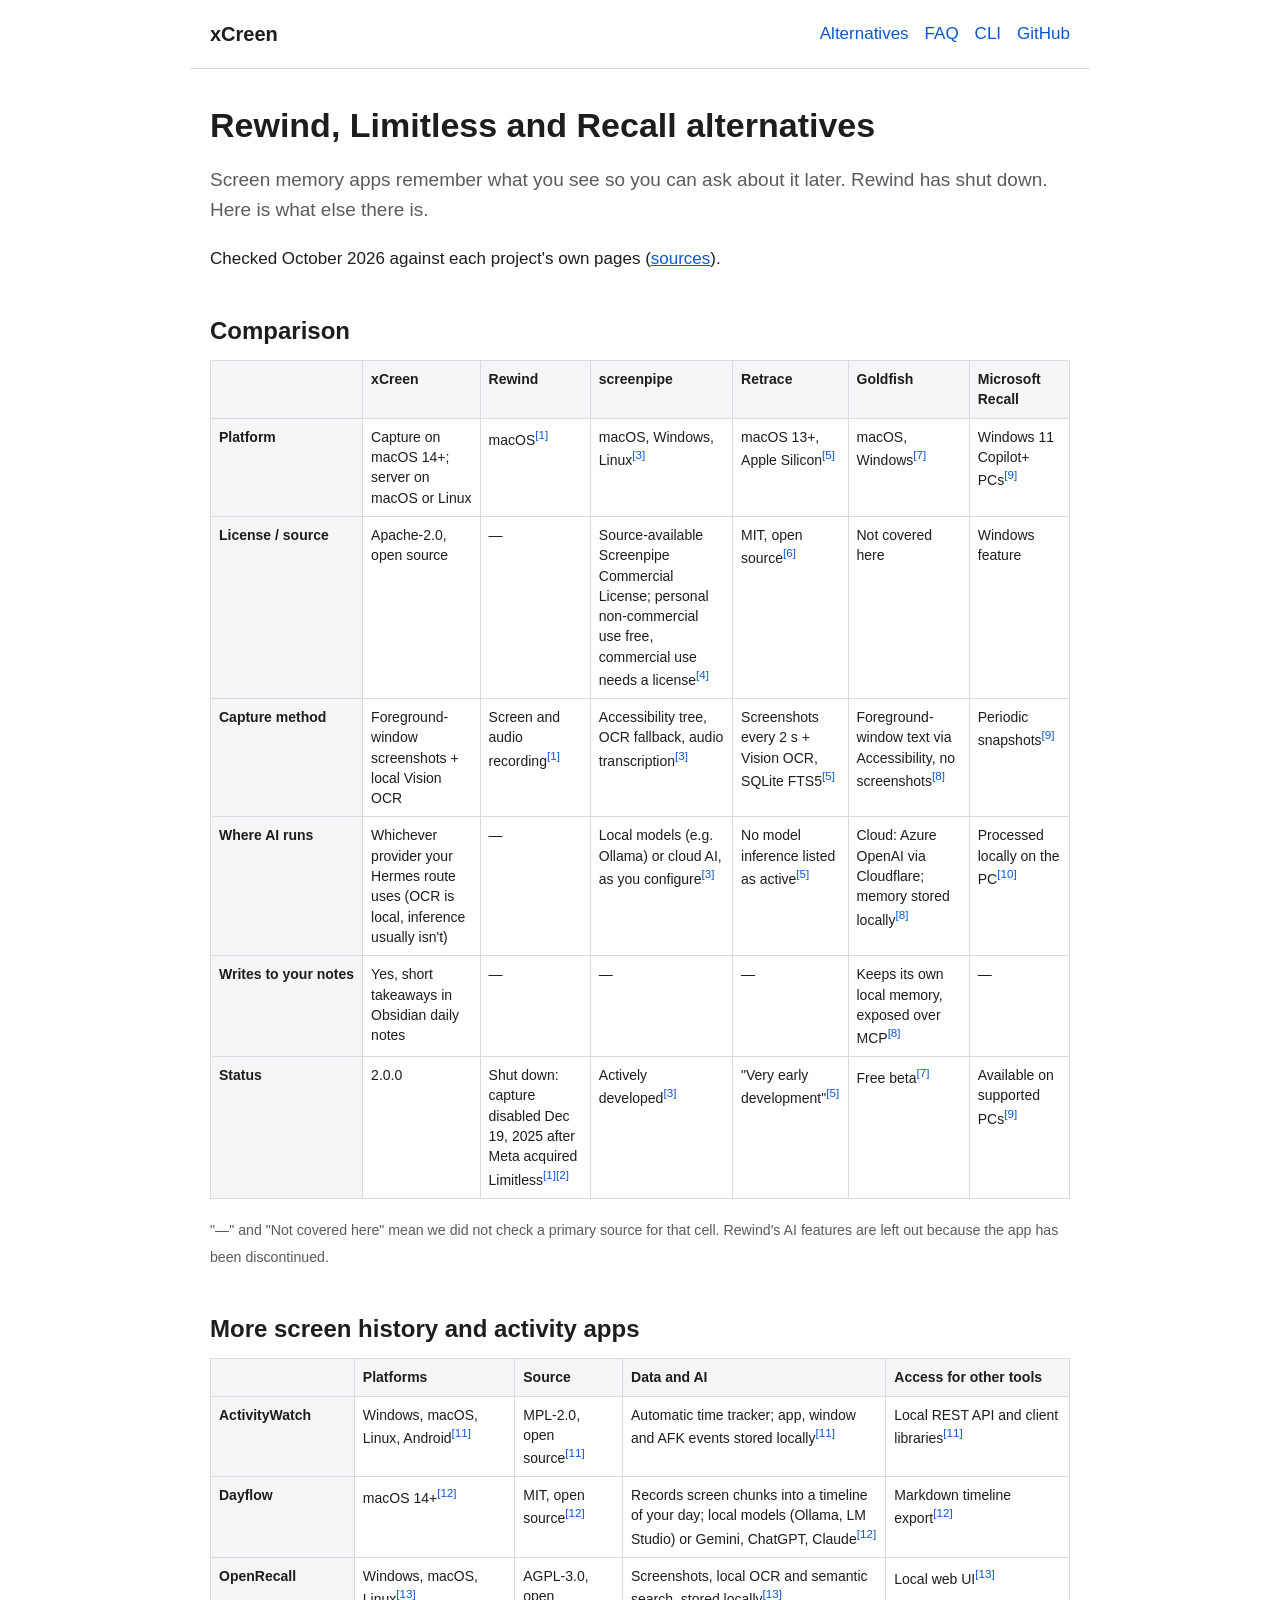
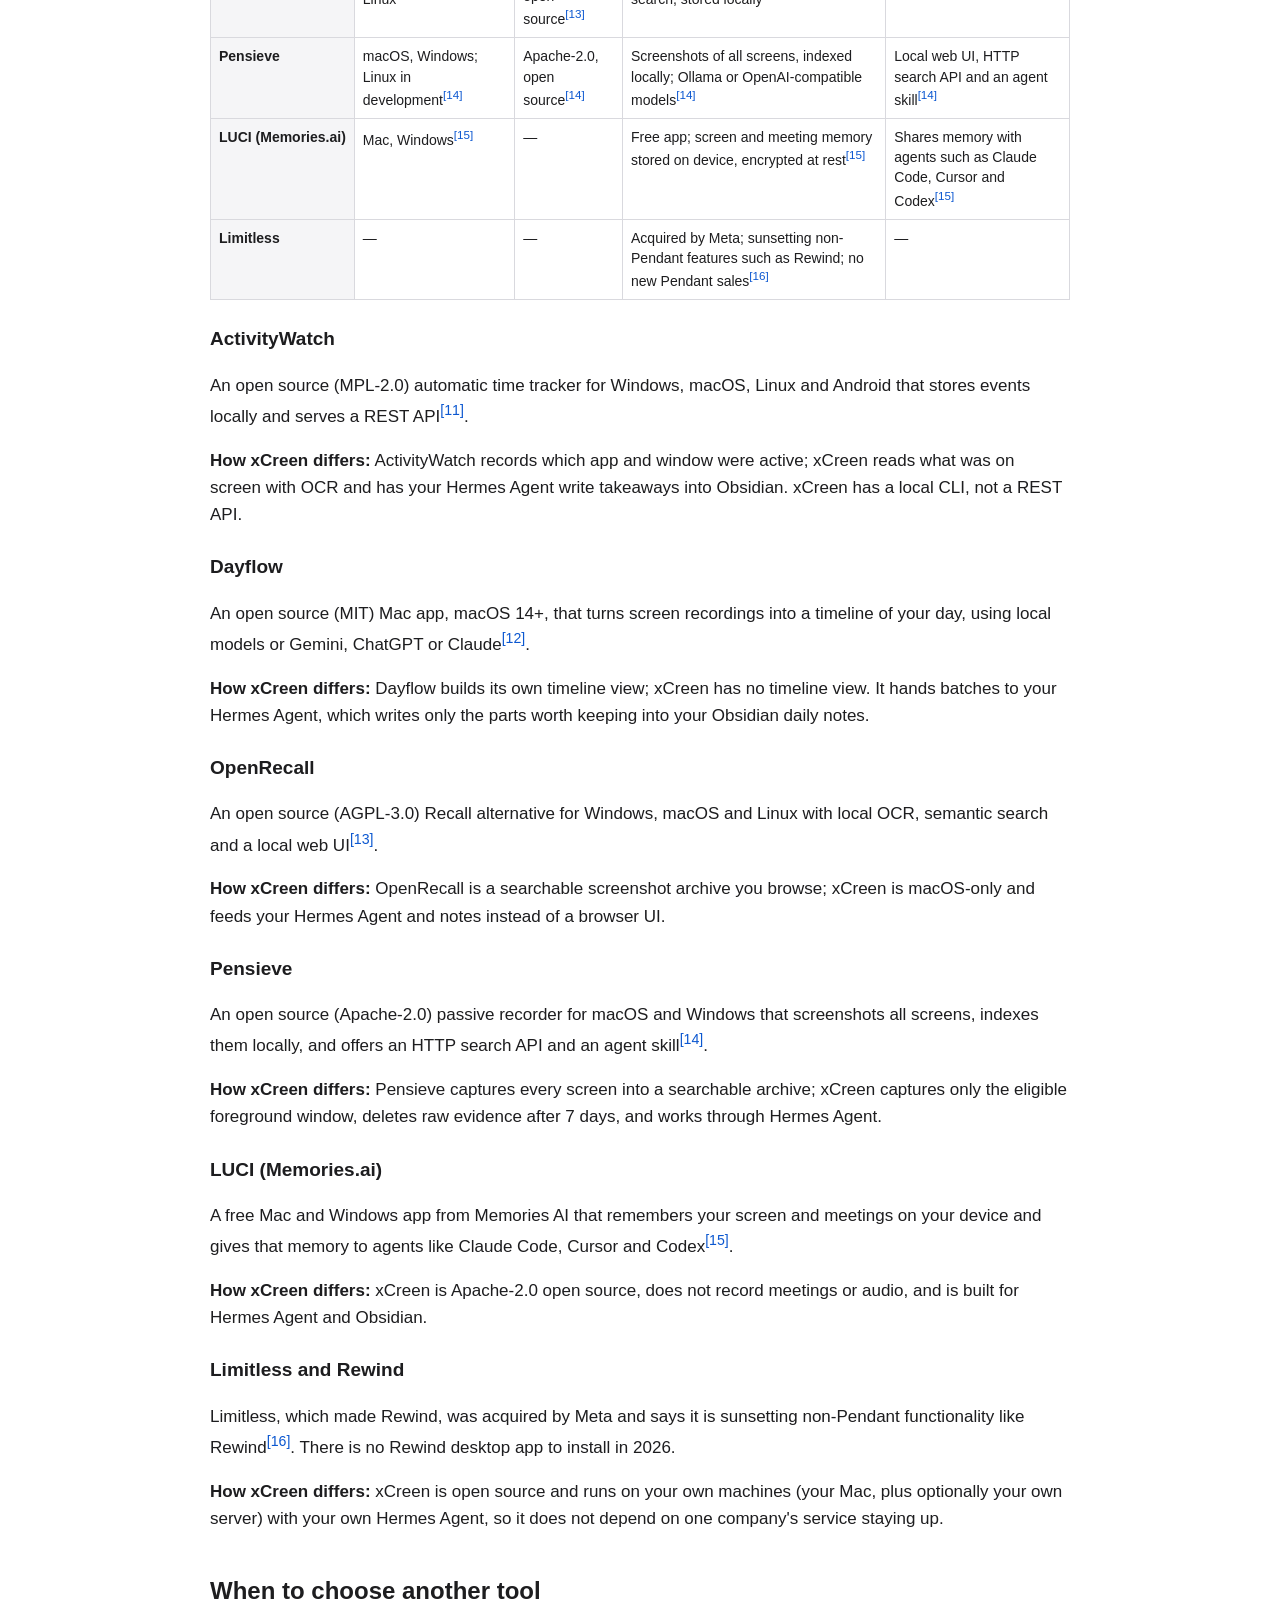
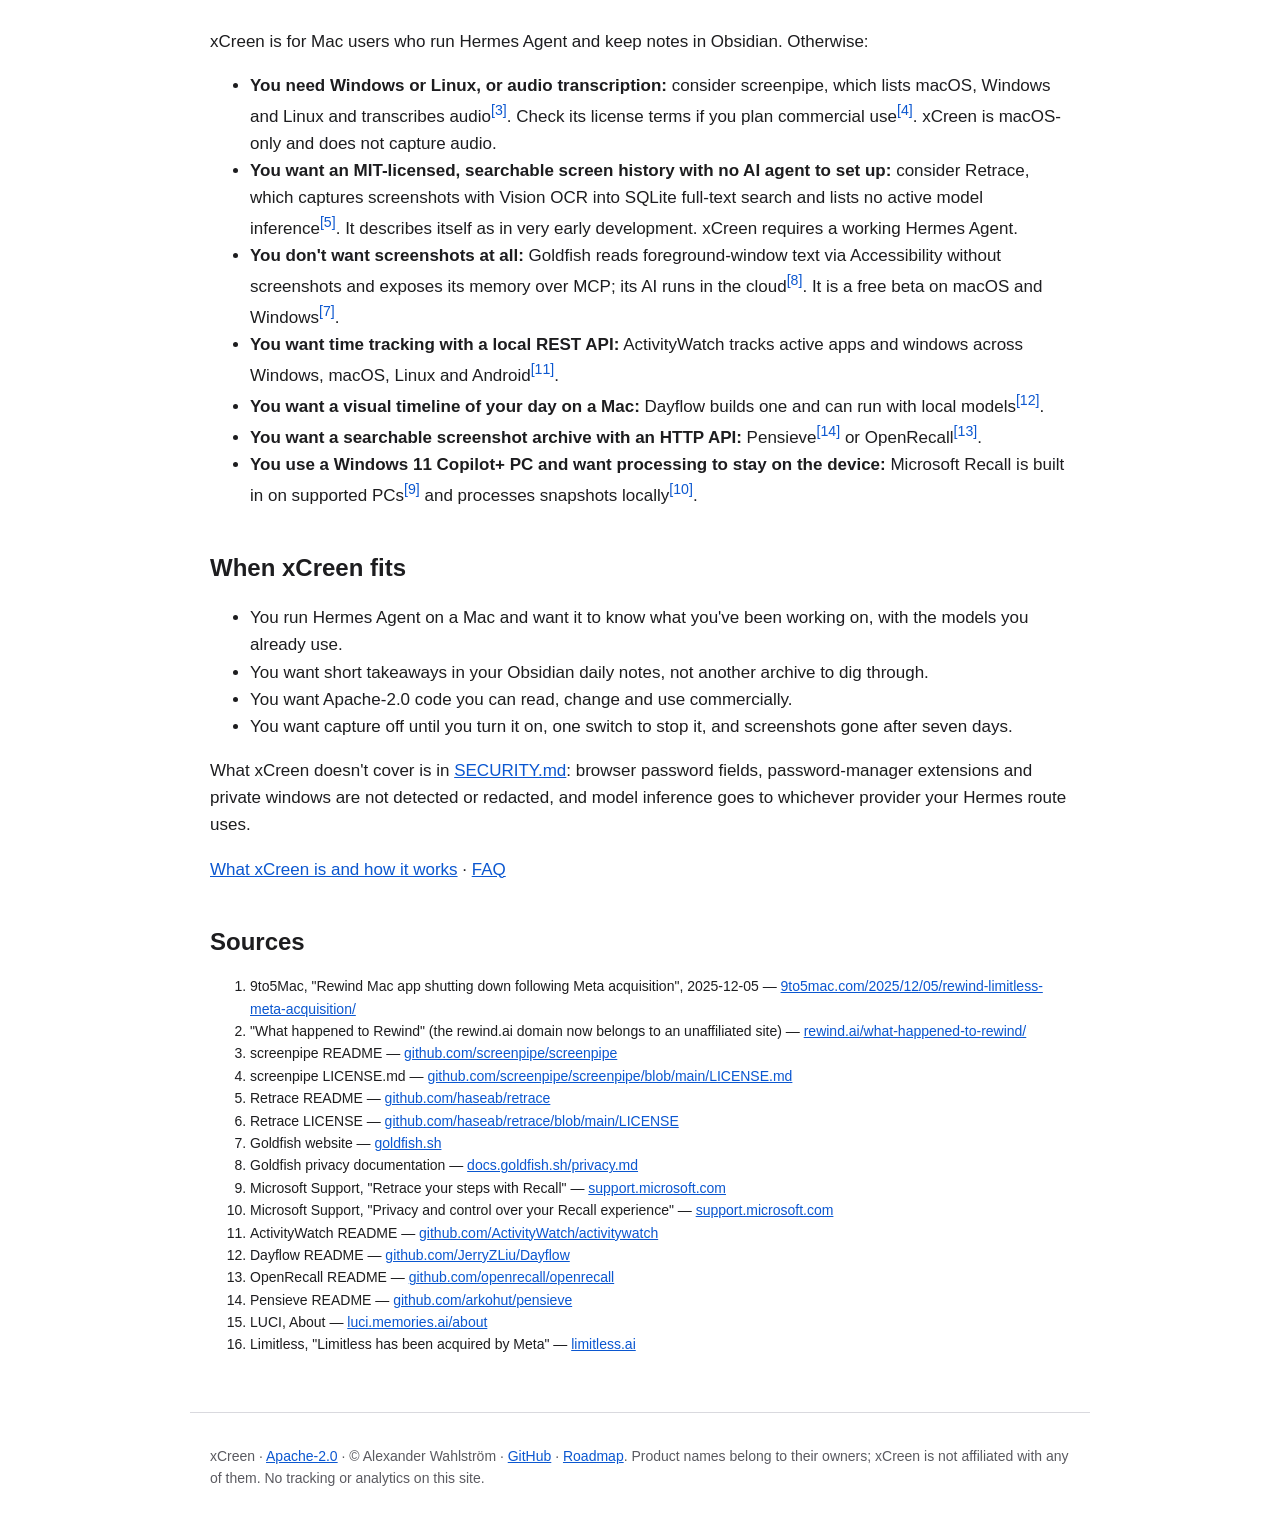
==== commit 536c174d: "site: Hermes on your Mac or a home server Landing page, FAQ (including a new home-server question an" ====
--- a/site/alternatives/index.html
+++ b/site/alternatives/index.html
@@ -98,12 +98,12 @@
 <tr><th scope="col"></th><th scope="col">xCreen</th><th scope="col">Rewind</th><th scope="col">screenpipe</th><th scope="col">Retrace</th><th scope="col">Goldfish</th><th scope="col">Microsoft Recall</th></tr>
 </thead>
 <tbody>
-<tr><th scope="row">Platform</th><td>macOS 14+</td><td>macOS<sup><a href="#rw1">[1]</a></sup></td><td>macOS, Windows, Linux<sup><a href="#sp1">[3]</a></sup></td><td>macOS 13+, Apple Silicon<sup><a href="#rt1">[5]</a></sup></td><td>macOS, Windows<sup><a href="#gf1">[7]</a></sup></td><td>Windows 11 Copilot+ PCs<sup><a href="#ms1">[9]</a></sup></td></tr>
+<tr><th scope="row">Platform</th><td>Capture on macOS 14+; server on macOS or Linux</td><td>macOS<sup><a href="#rw1">[1]</a></sup></td><td>macOS, Windows, Linux<sup><a href="#sp1">[3]</a></sup></td><td>macOS 13+, Apple Silicon<sup><a href="#rt1">[5]</a></sup></td><td>macOS, Windows<sup><a href="#gf1">[7]</a></sup></td><td>Windows 11 Copilot+ PCs<sup><a href="#ms1">[9]</a></sup></td></tr>
 <tr><th scope="row">License / source</th><td>Apache-2.0, open source</td><td>—</td><td>Source-available Screenpipe Commercial License; personal non-commercial use free, commercial use needs a license<sup><a href="#sp2">[4]</a></sup></td><td>MIT, open source<sup><a href="#rt2">[6]</a></sup></td><td>Not covered here</td><td>Windows feature</td></tr>
 <tr><th scope="row">Capture method</th><td>Foreground-window screenshots + local Vision OCR</td><td>Screen and audio recording<sup><a href="#rw1">[1]</a></sup></td><td>Accessibility tree, OCR fallback, audio transcription<sup><a href="#sp1">[3]</a></sup></td><td>Screenshots every 2 s + Vision OCR, SQLite FTS5<sup><a href="#rt1">[5]</a></sup></td><td>Foreground-window text via Accessibility, no screenshots<sup><a href="#gf2">[8]</a></sup></td><td>Periodic snapshots<sup><a href="#ms1">[9]</a></sup></td></tr>
 <tr><th scope="row">Where AI runs</th><td>Whichever provider your Hermes route uses (OCR is local, inference usually isn't)</td><td>—</td><td>Local models (e.g. Ollama) or cloud AI, as you configure<sup><a href="#sp1">[3]</a></sup></td><td>No model inference listed as active<sup><a href="#rt1">[5]</a></sup></td><td>Cloud: Azure OpenAI via Cloudflare; memory stored locally<sup><a href="#gf2">[8]</a></sup></td><td>Processed locally on the PC<sup><a href="#ms2">[10]</a></sup></td></tr>
 <tr><th scope="row">Writes to your notes</th><td>Yes, short takeaways in Obsidian daily notes</td><td>—</td><td>—</td><td>—</td><td>Keeps its own local memory, exposed over MCP<sup><a href="#gf2">[8]</a></sup></td><td>—</td></tr>
-<tr><th scope="row">Status</th><td>1.0.0</td><td>Shut down: capture disabled Dec 19, 2025 after Meta acquired Limitless<sup><a href="#rw1">[1]</a><a href="#rw2">[2]</a></sup></td><td>Actively developed<sup><a href="#sp1">[3]</a></sup></td><td>"Very early development"<sup><a href="#rt1">[5]</a></sup></td><td>Free beta<sup><a href="#gf1">[7]</a></sup></td><td>Available on supported PCs<sup><a href="#ms1">[9]</a></sup></td></tr>
+<tr><th scope="row">Status</th><td>2.0.0</td><td>Shut down: capture disabled Dec 19, 2025 after Meta acquired Limitless<sup><a href="#rw1">[1]</a><a href="#rw2">[2]</a></sup></td><td>Actively developed<sup><a href="#sp1">[3]</a></sup></td><td>"Very early development"<sup><a href="#rt1">[5]</a></sup></td><td>Free beta<sup><a href="#gf1">[7]</a></sup></td><td>Available on supported PCs<sup><a href="#ms1">[9]</a></sup></td></tr>
 </tbody>
 </table>
 </div>
@@ -148,7 +148,7 @@
 
 <h3 id="limitless">Limitless and Rewind</h3>
 <p>Limitless, which made Rewind, was acquired by Meta and says it is sunsetting non-Pendant functionality like Rewind<sup><a href="#lm1">[16]</a></sup>. There is no Rewind desktop app to install in 2026.</p>
-<p><strong>How xCreen differs:</strong> xCreen is open source and runs on your Mac with your own Hermes Agent, so it does not depend on one company's service staying up.</p>
+<p><strong>How xCreen differs:</strong> xCreen is open source and runs on your own machines (your Mac, plus optionally your own server) with your own Hermes Agent, so it does not depend on one company's service staying up.</p>
 
 
 <h2 id="when-to-choose-another-tool">When to choose another tool</h2>
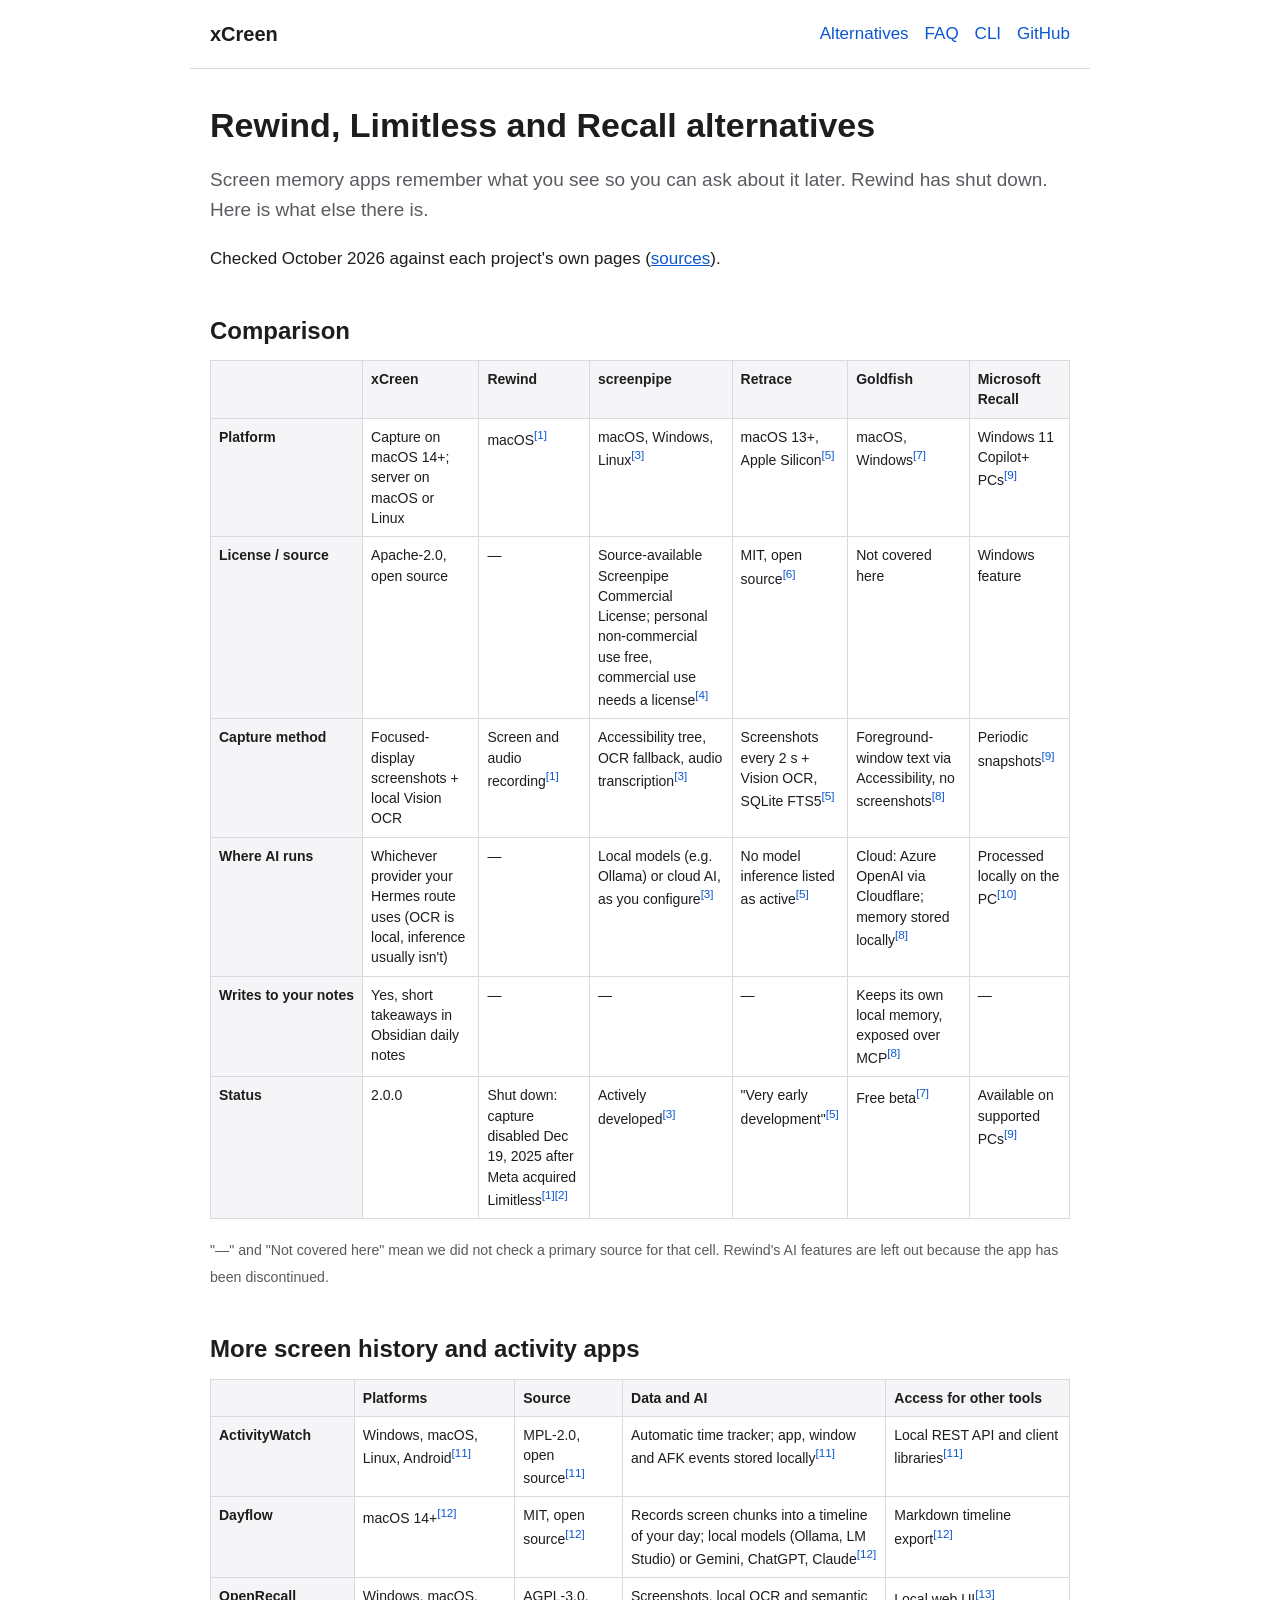
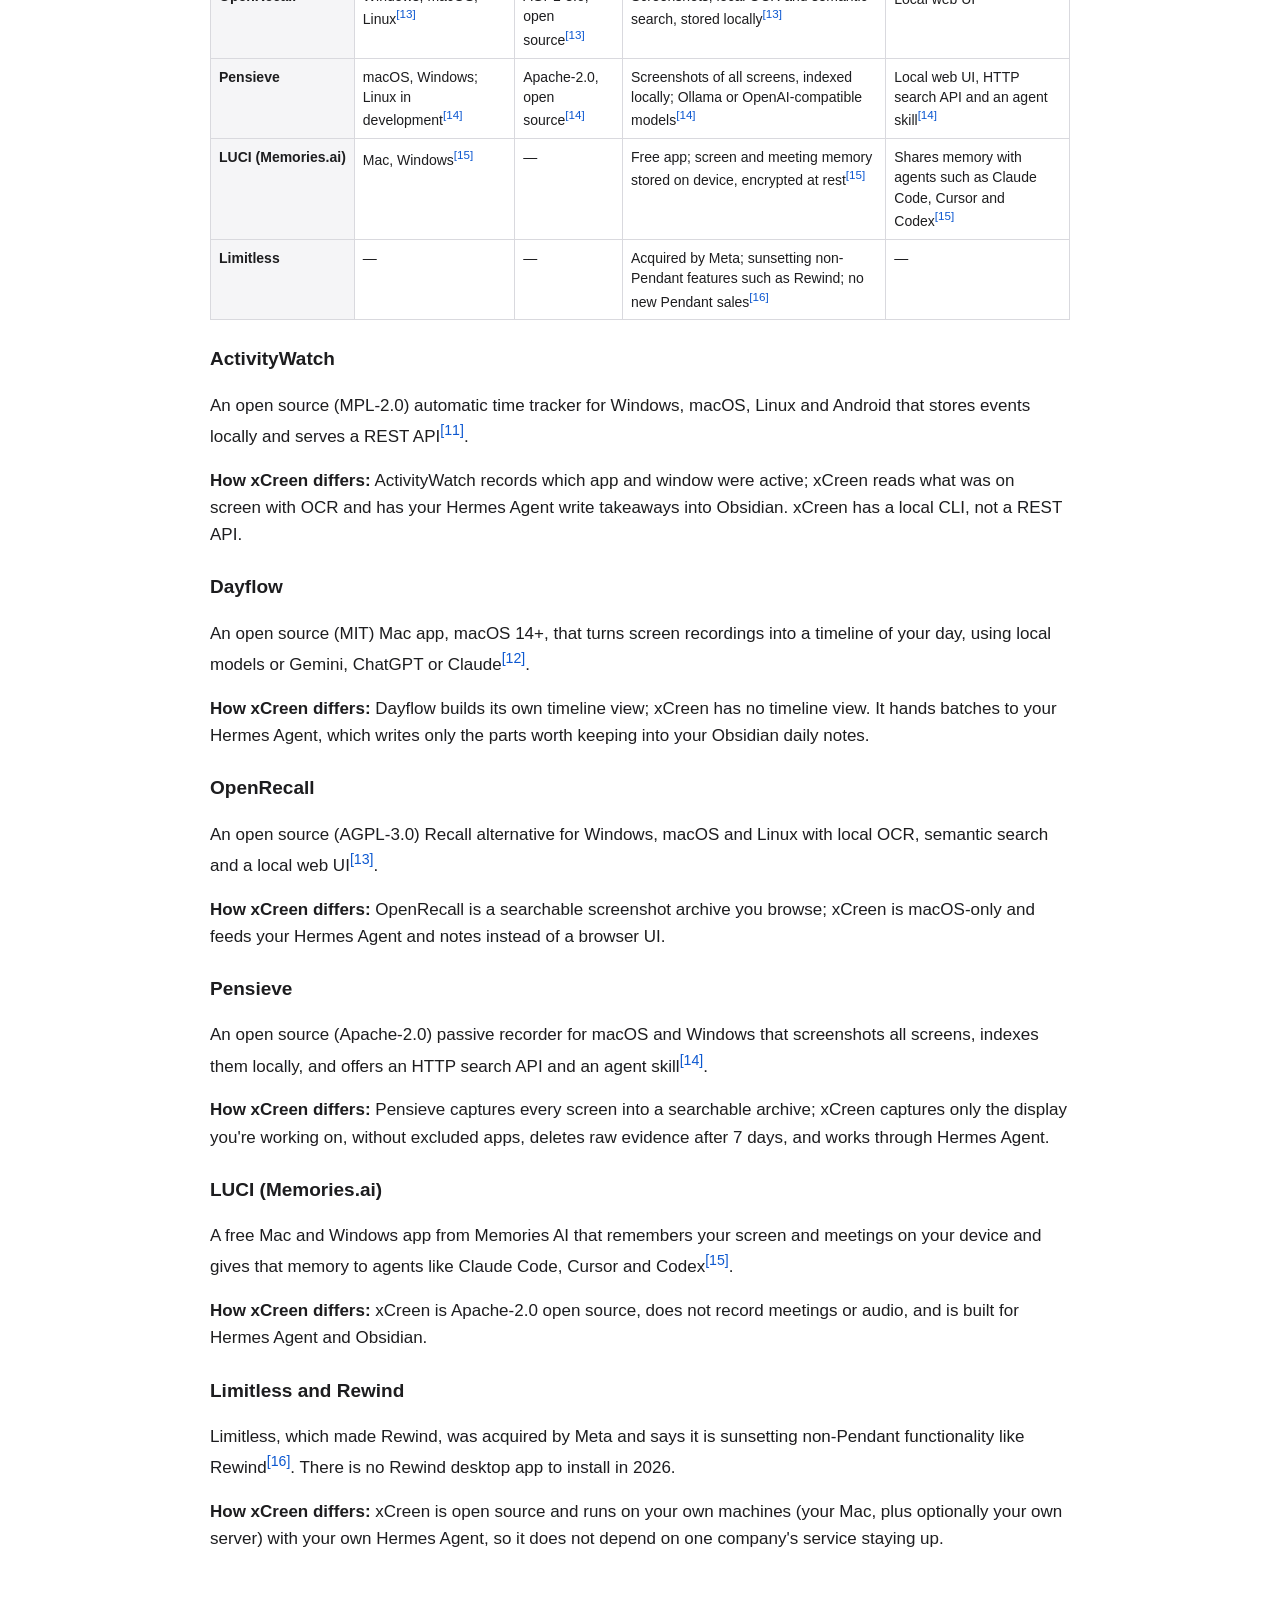
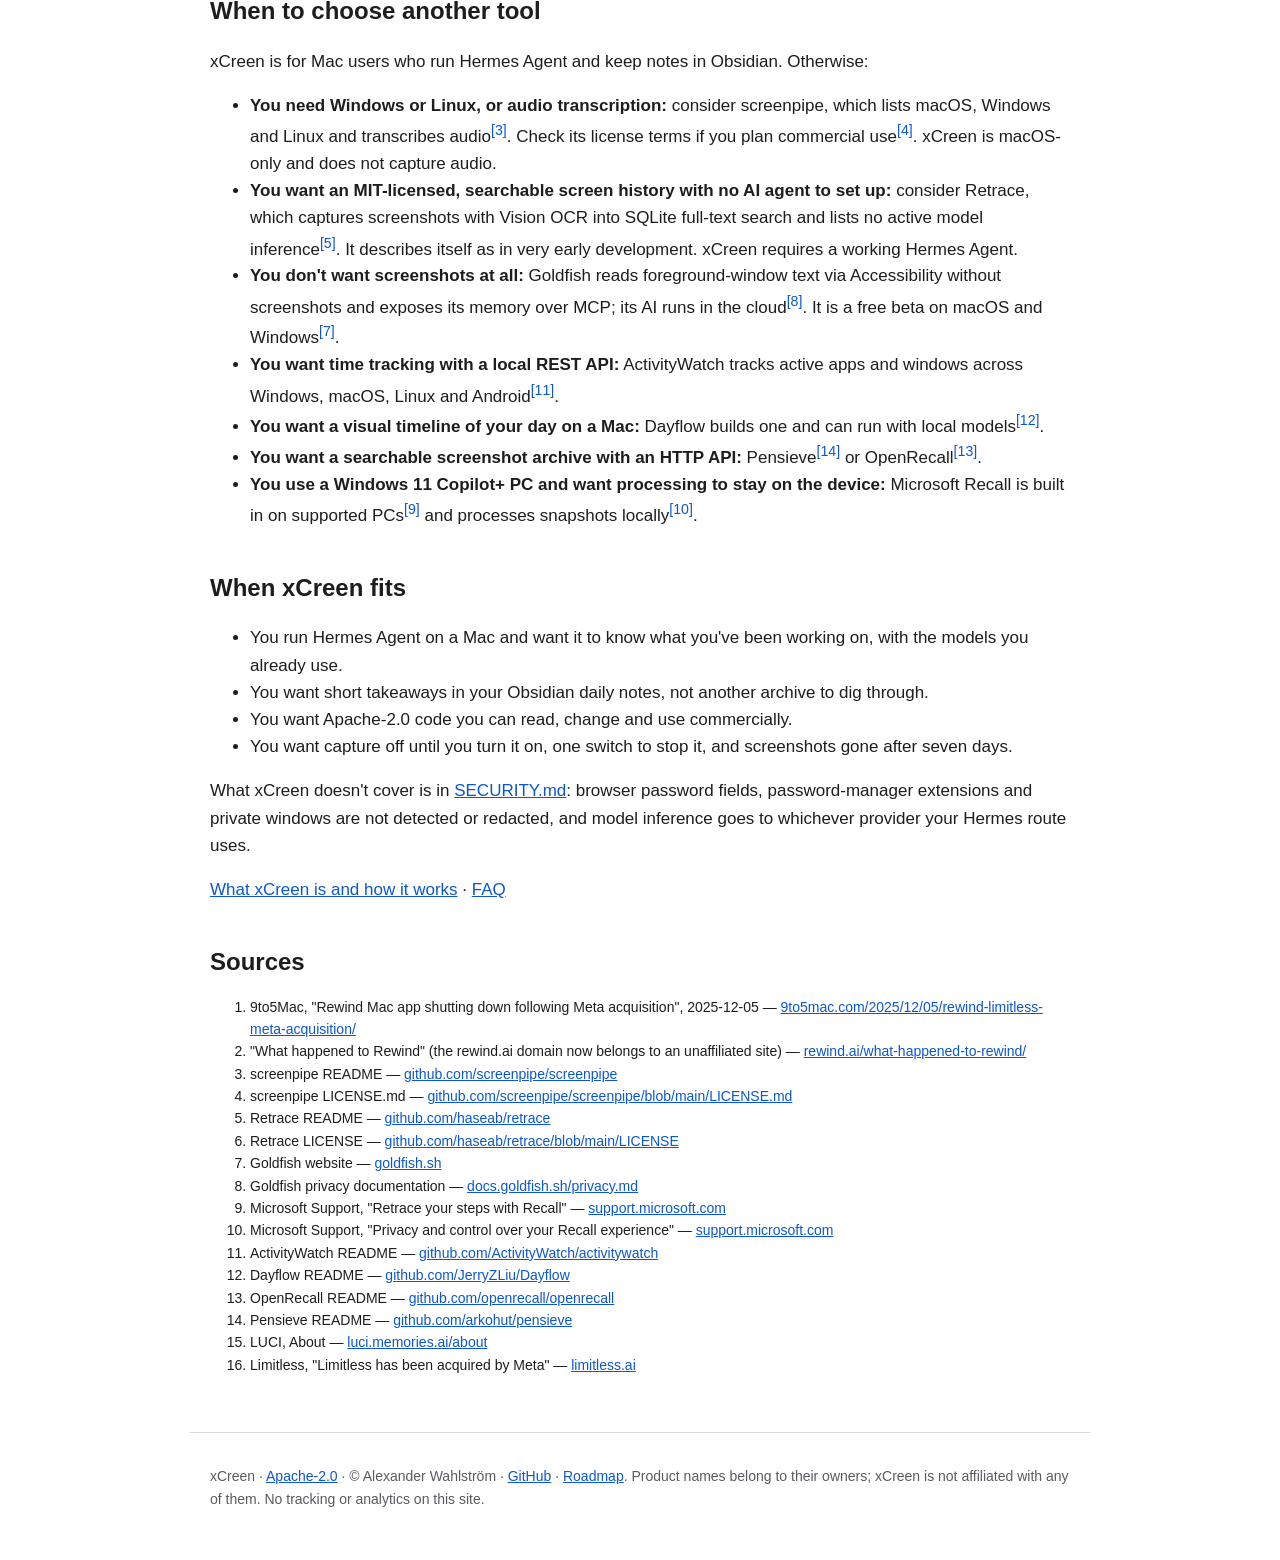
==== commit 39e7dd28: "docs: describe display capture README, SECURITY (what a capture contains, background windows aren't " ====
--- a/site/alternatives/index.html
+++ b/site/alternatives/index.html
@@ -100,7 +100,7 @@
 <tbody>
 <tr><th scope="row">Platform</th><td>Capture on macOS 14+; server on macOS or Linux</td><td>macOS<sup><a href="#rw1">[1]</a></sup></td><td>macOS, Windows, Linux<sup><a href="#sp1">[3]</a></sup></td><td>macOS 13+, Apple Silicon<sup><a href="#rt1">[5]</a></sup></td><td>macOS, Windows<sup><a href="#gf1">[7]</a></sup></td><td>Windows 11 Copilot+ PCs<sup><a href="#ms1">[9]</a></sup></td></tr>
 <tr><th scope="row">License / source</th><td>Apache-2.0, open source</td><td>—</td><td>Source-available Screenpipe Commercial License; personal non-commercial use free, commercial use needs a license<sup><a href="#sp2">[4]</a></sup></td><td>MIT, open source<sup><a href="#rt2">[6]</a></sup></td><td>Not covered here</td><td>Windows feature</td></tr>
-<tr><th scope="row">Capture method</th><td>Foreground-window screenshots + local Vision OCR</td><td>Screen and audio recording<sup><a href="#rw1">[1]</a></sup></td><td>Accessibility tree, OCR fallback, audio transcription<sup><a href="#sp1">[3]</a></sup></td><td>Screenshots every 2 s + Vision OCR, SQLite FTS5<sup><a href="#rt1">[5]</a></sup></td><td>Foreground-window text via Accessibility, no screenshots<sup><a href="#gf2">[8]</a></sup></td><td>Periodic snapshots<sup><a href="#ms1">[9]</a></sup></td></tr>
+<tr><th scope="row">Capture method</th><td>Focused-display screenshots + local Vision OCR</td><td>Screen and audio recording<sup><a href="#rw1">[1]</a></sup></td><td>Accessibility tree, OCR fallback, audio transcription<sup><a href="#sp1">[3]</a></sup></td><td>Screenshots every 2 s + Vision OCR, SQLite FTS5<sup><a href="#rt1">[5]</a></sup></td><td>Foreground-window text via Accessibility, no screenshots<sup><a href="#gf2">[8]</a></sup></td><td>Periodic snapshots<sup><a href="#ms1">[9]</a></sup></td></tr>
 <tr><th scope="row">Where AI runs</th><td>Whichever provider your Hermes route uses (OCR is local, inference usually isn't)</td><td>—</td><td>Local models (e.g. Ollama) or cloud AI, as you configure<sup><a href="#sp1">[3]</a></sup></td><td>No model inference listed as active<sup><a href="#rt1">[5]</a></sup></td><td>Cloud: Azure OpenAI via Cloudflare; memory stored locally<sup><a href="#gf2">[8]</a></sup></td><td>Processed locally on the PC<sup><a href="#ms2">[10]</a></sup></td></tr>
 <tr><th scope="row">Writes to your notes</th><td>Yes, short takeaways in Obsidian daily notes</td><td>—</td><td>—</td><td>—</td><td>Keeps its own local memory, exposed over MCP<sup><a href="#gf2">[8]</a></sup></td><td>—</td></tr>
 <tr><th scope="row">Status</th><td>2.0.0</td><td>Shut down: capture disabled Dec 19, 2025 after Meta acquired Limitless<sup><a href="#rw1">[1]</a><a href="#rw2">[2]</a></sup></td><td>Actively developed<sup><a href="#sp1">[3]</a></sup></td><td>"Very early development"<sup><a href="#rt1">[5]</a></sup></td><td>Free beta<sup><a href="#gf1">[7]</a></sup></td><td>Available on supported PCs<sup><a href="#ms1">[9]</a></sup></td></tr>
@@ -140,7 +140,7 @@
 
 <h3 id="pensieve">Pensieve</h3>
 <p>An open source (Apache-2.0) passive recorder for macOS and Windows that screenshots all screens, indexes them locally, and offers an HTTP search API and an agent skill<sup><a href="#pv1">[14]</a></sup>.</p>
-<p><strong>How xCreen differs:</strong> Pensieve captures every screen into a searchable archive; xCreen captures only the eligible foreground window, deletes raw evidence after 7 days, and works through Hermes Agent.</p>
+<p><strong>How xCreen differs:</strong> Pensieve captures every screen into a searchable archive; xCreen captures only the display you're working on, without excluded apps, deletes raw evidence after 7 days, and works through Hermes Agent.</p>
 
 <h3 id="luci">LUCI (Memories.ai)</h3>
 <p>A free Mac and Windows app from Memories AI that remembers your screen and meetings on your device and gives that memory to agents like Claude Code, Cursor and Codex<sup><a href="#lu1">[15]</a></sup>.</p>
